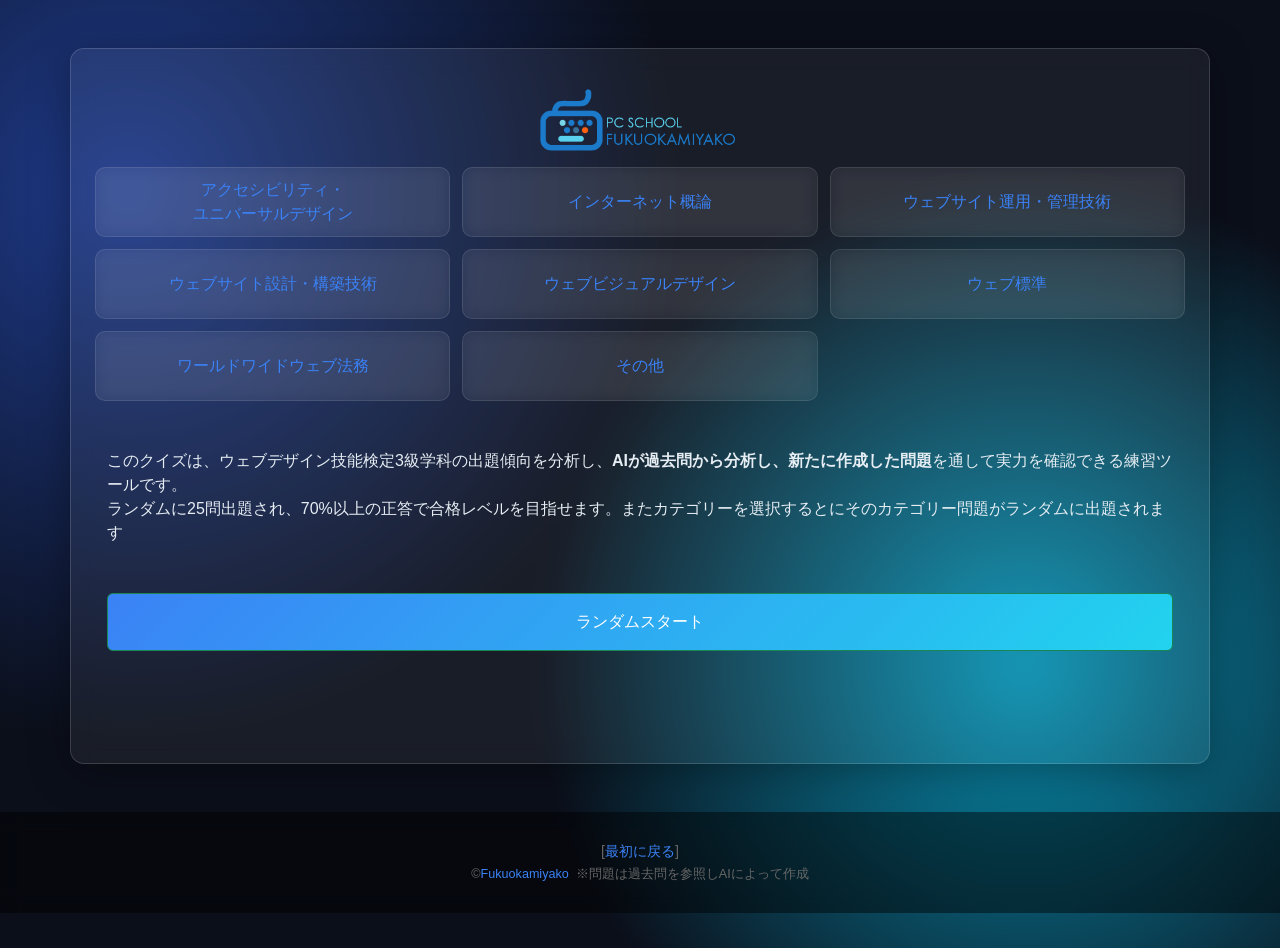
==== index.html @ 8019a654 "HTML/CSSのリニューアル" ====
<!doctype html>
<html lang="ja">
  <head>
    <meta charset="UTF-8" />
    <meta name="viewport" content="width=device-width, initial-scale=1.0" />
    <meta
      name="description"
      content="このクイズは、ウェブデザイン技能検定3級（学科）の出題傾向をAIが分析し、新たに作成した練習問題で実力を確認できる無料ツールです。ランダムに25問が出題され、70%以上の正答で合格レベルを目指せます。カテゴリーごとの出題も可能です。"
    />
    <meta
      name="keywords"
      content="ウェブデザイン技能検定, 3級, 学科対策, AI問題, クイズ, 過去問, ウェブデザイン, 検定試験, 無料ツール"
    />
    <meta
      property="og:title"
      content="ウェブデザイン技能検定3級 AI対策クイズ"
    />
    <meta
      property="og:description"
      content="AIが分析・作成したオリジナル問題で、過去問対策ができる無料ツール。カテゴリー選択にも対応。"
    />
    <meta property="og:type" content="website" />
    <meta property="og:url" content="https://web.fukuokamiyako.com/" />
    <meta
      property="og:image"
      content="https://web.fukuokamiyako.com/images/ogp.png"
    />
    <meta name="twitter:card" content="summary_large_image" />
    <meta
      name="twitter:title"
      content="ウェブデザイン技能検定3級 AI対策クイズ"
    />
    <meta
      name="twitter:description"
      content="AIが分析・作成した問題で学科対策！無料で挑戦できるカテゴリー別クイズ。"
    />
    <meta
      name="twitter:image"
      content="https://web.fukuokamiyako.com/images/ogp.png"
    />
    <script type="application/ld+json">
      {
        "@context": "https://schema.org",
        "@type": "WebApplication",
        "name": "ウェブデザイン技能検定3級 AI対策クイズ",
        "url": "https://web.fukuokamiyako.com/",
        "applicationCategory": "EducationApplication",
        "operatingSystem": "All",
        "description": "AIが分析・作成した問題で、ウェブデザイン技能検定3級学科の対策ができる無料クイズツールです。",
        "inLanguage": "ja"
      }
    </script>
    <title>ウェブデザイン技能検定 3級用AI対策問題 fukuokamiyako</title>
    <link rel="canonical" href="https://web.fukuokamiyako.com/" />
    <link
      href="https://cdn.jsdelivr.net/npm/bootstrap@5.3.0/dist/css/bootstrap.min.css"
      rel="stylesheet"
      integrity="sha384-9ndCyUaIbzAi2FUVXJi0CjmCapSmO7SnpJef0486qhLnuZ2cdeRhO02iuK6FUUVM"
      crossorigin="anonymous"
    />
    <link rel="stylesheet" href="css/style.css" />
  </head>

  <body>
    <div class="wrapper container">
      <header class="mb-5">
        <h1 class="bk_title">
          <a href="#" id="logo-link"
            ><img src="images/logo.png" alt="Logo" width="200"
          /></a>
        </h1>
        <div class="category_box">
          <ul class="category">
            <li>
              <a href="#" class="category-link"
                >アクセシビリティ・<br />ユニバーサルデザイン</a
              >
            </li>
            <li><a href="#" class="category-link">インターネット概論</a></li>
            <li>
              <a href="#" class="category-link">ウェブサイト運用・管理技術</a>
            </li>
            <li>
              <a href="#" class="category-link">ウェブサイト設計・構築技術</a>
            </li>
            <li>
              <a href="#" class="category-link">ウェブビジュアルデザイン</a>
            </li>
            <li><a href="#" class="category-link">ウェブ標準</a></li>
            <li>
              <a href="#" class="category-link">ワールドワイドウェブ法務</a>
            </li>
            <li><a href="#" class="category-link">その他</a></li>
          </ul>
        </div>
      </header>

      <main class="container">
        <div
          id="progress-info"
          class="mb-3 fw-bold border py-1"
          style="display: none"
        ></div>
        <div class="progress" style="display: none">
          <div
            id="progress-bar"
            class="progress-bar bg-success"
            style="width: 0%"
          >
            0%
          </div>
        </div>

        <div
          id="final-result"
          class="alert alert-info mt-4"
          role="alert"
          style="display: none"
        ></div>

        <button
          id="retry-button"
          class="btn btn-warning mt-3"
          style="display: none"
        >
          もう一度挑戦する
        </button>

        <div
          id="quiz-container"
          class="mt-3 mb-3 row quiz-container"
          style="display: none"
        ></div>

        <div class="next-btn">
          <div class="text-center">
            <div id="fire-effect" class="my-2"></div>
            <button
              id="next-button"
              class="btn btn-primary w-100 mt-0"
              style="display: none"
            >
              次の問題へ
            </button>
          </div>
        </div>

        <!-- スタートボタン -->
        <div id="start-container">
          <p>
            このクイズは、ウェブデザイン技能検定3級学科の出題傾向を分析し、<strong>AIが過去問から分析し、新たに作成した問題</strong>を通して実力を確認できる練習ツールです。
          </p>
          <p>
            ランダムに25問出題され、70%以上の正答で合格レベルを目指せます。またカテゴリーを選択するとにそのカテゴリー問題がランダムに出題されます
          </p>

          <button
            id="start-button"
            class="btn btn-success w-100 py-3 text-center mt-5"
          >
            ランダムスタート
          </button>
        </div>
      </main>
    </div>

    <footer>
      <p class="mb-2">
        [<a href="https://web.fukuokamiyako.com/" class="">最初に戻る</a>]
      </p>
      <small
        >&copy;<a href="https://fukuokamiyako.com" target="_blank"
          >Fukuokamiyako</a
        >
        &nbsp;※問題は過去問を参照しAIによって作成</small
      >
    </footer>

    <script src="js/quiz.js"></script>
    <script src="js/ui.js"></script>
    <script src="js/app.js"></script>
  </body>
</html>
---- css/style.css ----
:root {
    --base-color: #0b0f1a;
    --main-color: #3b82f6;
    --accent-color: #22d3ee;
    --text-color: #e6edf3;
    --white: rgba(255,255,255,0.08);
    --black: #020617;
    --glass-border: rgba(255,255,255,0.15);
}

*,
*::before,
*::after {
    margin: 0;
    padding: 0;
}

p {
    margin-bottom: 0;
}

body {
    margin: 0;
    font-family: "Hiragino Kaku Gothic ProN", Meiryo, sans-serif;
    color: var(--text-color);

    background:
        radial-gradient(circle at 10% 20%, #1e3a8a 0%, transparent 40%),
        radial-gradient(circle at 80% 70%, #0891b2 0%, transparent 40%),
        var(--base-color);

    min-height: 100vh;
}

/* リンクの基本スタイル */
a:link {
    color: var(--main-color);
    text-decoration: none;
}

a:hover {
    color: var(--accent-color);
}

a:visited {
    color: var(--main-color);
}

a:active,
a:focus {
    color: var(--main-color);
    outline: 2px dashed var(--accent-color);
    outline-offset: 2px;
}

hr {
    margin: 0.5rem 0;
}

h1.title {
    display: none;
}

@media (max-width: 768px) {
    .title {
        display: block;
        /* ← 非表示ならこれで表示させる */
        margin: 0 auto 0.5em;
        text-align: center;
        font-size: 1em;
        font-weight: bold;
    }
}

/* ----------- */
.bk_title {
    margin: 1rem 0;
    pointer-events: auto;
}
/* ----------- */
.category_box {
    pointer-events: auto;
}

.bk_sub_title {
    font-size: 1.15em;
}

.category-link.active {
    font-weight: bold;
    color: #0d6efd;
}

.category{
    display: grid;
    grid-template-columns: repeat(auto-fit, minmax(300px, 1fr));
    gap: 12px;
    list-style: none;
    padding: 0;
}
.category-link{
    display: block;
    min-height: 70px;
    text-align: center;
    display: flex;
    flex-direction: column;
    justify-content: center;
    border-radius: 10px;
    background: rgba(255,255,255,0.05);
    border: 1px solid rgba(255,255,255,0.1);
    backdrop-filter: blur(8px);
    transition:  all .2s;
}
.category-link:hover {
    transform: translateY(-3px);

    border-color: var(--accent-color);

    box-shadow:
        0 6px 20px rgba(0,0,0,0.35);
}

/* ----------- */

.wrapper {
    margin: 3rem auto;
    padding: 1.5rem;
    padding-bottom: 7rem;

    backdrop-filter: blur(12px);
    background: rgba(255,255,255,0.06);
    border: 1px solid var(--glass-border);
    border-radius: 14px;

    box-shadow: 0 8px 40px rgba(0,0,0,0.35);
}

header h1 {
    font-size: 2rem;
    margin-bottom: 0.5rem;
    text-align: center;
}

h3.q-title {
    font-size: 1.1em;

    background:
        linear-gradient(
            135deg,
            #3b82f6,
            #22d3ee
        );

    padding: .6rem;
    color: white;
    border-radius: 6px;
}
h3.q-title span {
    font-size: 0.8rem;
}

main {
    /* text-align: center; */
}

button {
    padding: 0.75rem 1.5rem;
    border-radius: 10px;

    background: linear-gradient(
        135deg,
        #3b82f6,
        #22d3ee
    );

    border: none;
    color: white;

    transition: all .2s;
}

button:hover {
    transform: translateY(-2px);
    box-shadow:
        0 10px 20px rgba(0,0,0,.35);
}

#progress-bar {
    background:
        linear-gradient(
            90deg,
            #22d3ee,
            #3b82f6
        );
    height: 20px;
    width: 0;
    color: white;
    text-align: center;
    line-height: 20px;
    border-radius: 5px;
}

.progress {
    width: 100%;
    background: rgba(255,255,255,.08);
    border-radius: 5px;
    margin-top: 1rem;
}

.next-btn {
    position: fixed;
    bottom: 4.5rem;

    width: min(900px, 90%);

    left: 50%;
    transform: translateX(-50%);
}

.text-muted {
    font-size: .8rem;
}


footer {
    width: 100%;
    margin: 0;
    padding: 2rem 0;
    box-sizing: border-box;
    font-size: 11px;
    line-height: 1;
    text-align: center;
    font-size: 0.9rem;
    color: #666;
    background: rgba(0,0,0,.45);
    backdrop-filter: blur(10px);
    /* z-index: 10; */
}


/* レスポンシブ */
@media (max-width: 600px) {
    .container {
        padding: 1rem;
    }

    button {
        width: 100%;
    }

    #start-container {
        font-size: 12px
    }

    .quiz-left {
        font-size: .8em
    }

    .btn {
        margin: 0;
    }
}
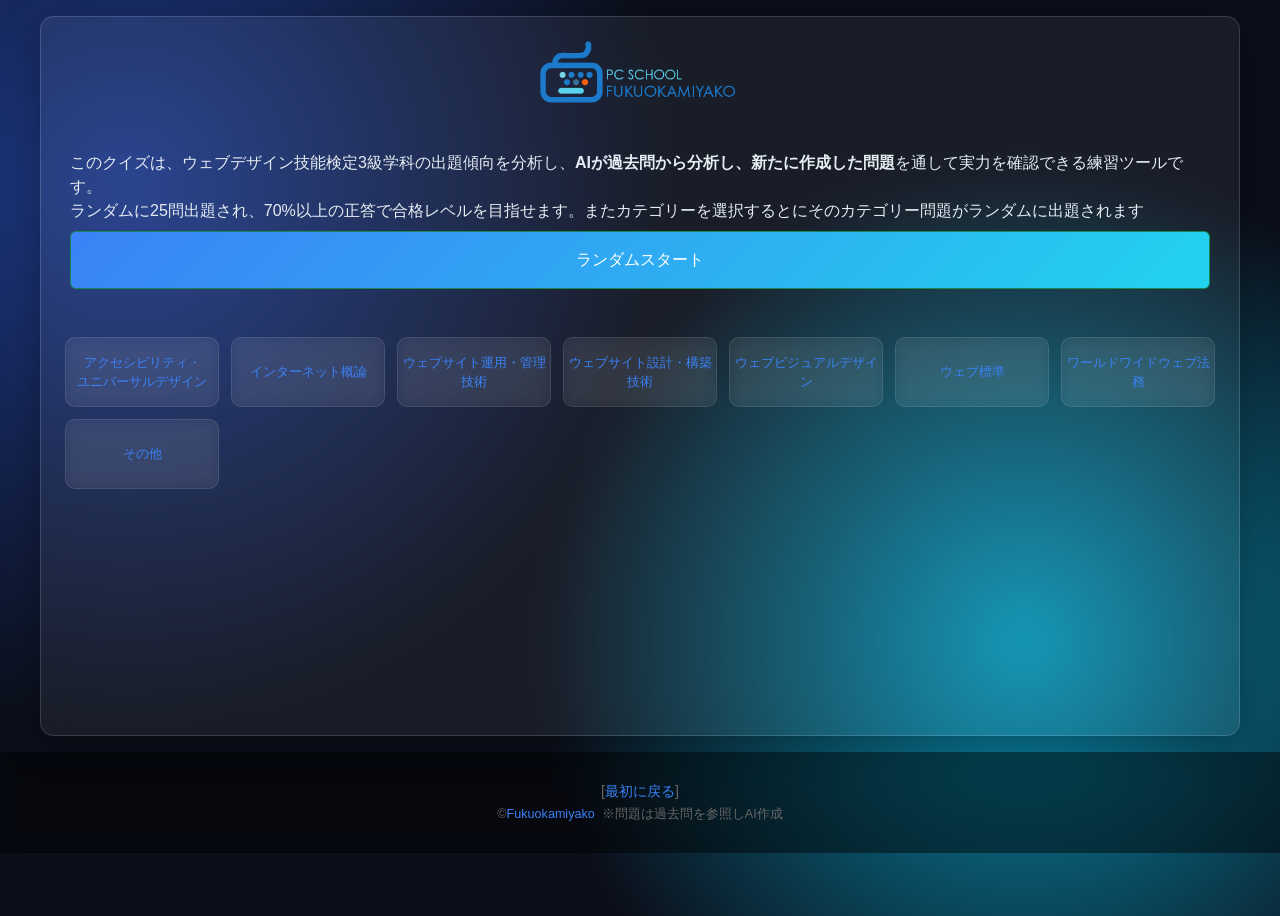
==== commit c207dc5c: "jsアップデート" ====
--- a/index.html
+++ b/index.html
@@ -63,42 +63,18 @@
 
   <body>
     <div class="wrapper container">
-      <header class="mb-5">
+      <header class="mb-2 mb-lg-5">
         <h1 class="bk_title">
           <a href="#" id="logo-link"
             ><img src="images/logo.png" alt="Logo" width="200"
           /></a>
         </h1>
-        <div class="category_box">
-          <ul class="category">
-            <li>
-              <a href="#" class="category-link"
-                >アクセシビリティ・<br />ユニバーサルデザイン</a
-              >
-            </li>
-            <li><a href="#" class="category-link">インターネット概論</a></li>
-            <li>
-              <a href="#" class="category-link">ウェブサイト運用・管理技術</a>
-            </li>
-            <li>
-              <a href="#" class="category-link">ウェブサイト設計・構築技術</a>
-            </li>
-            <li>
-              <a href="#" class="category-link">ウェブビジュアルデザイン</a>
-            </li>
-            <li><a href="#" class="category-link">ウェブ標準</a></li>
-            <li>
-              <a href="#" class="category-link">ワールドワイドウェブ法務</a>
-            </li>
-            <li><a href="#" class="category-link">その他</a></li>
-          </ul>
-        </div>
       </header>
 
-      <main class="container">
+      <main class="container mb-4 mb-lg-5 p-0">
         <div
           id="progress-info"
-          class="mb-3 fw-bold border py-1"
+          class="mb-1 fw-bold"
           style="display: none"
         ></div>
         <div class="progress" style="display: none">
@@ -132,7 +108,7 @@
           style="display: none"
         ></div>
 
-        <div class="next-btn">
+        <div class="next-btn mt-3">
           <div class="text-center">
             <div id="fire-effect" class="my-2"></div>
             <button
@@ -156,12 +132,63 @@
 
           <button
             id="start-button"
-            class="btn btn-success w-100 py-3 text-center mt-5"
+            class="btn btn-success w-100 py-3 text-center mt-2"
           >
             ランダムスタート
           </button>
         </div>
       </main>
+      <nav class="category_box">
+        <ul class="category">
+          <li>
+            <a href="#" class="category-link"
+              >アクセシビリティ・<br />ユニバーサルデザイン</a
+            >
+          </li>
+          <li><a href="#" class="category-link">インターネット概論</a></li>
+          <li>
+            <a href="#" class="category-link">ウェブサイト運用・管理技術</a>
+          </li>
+          <li>
+            <a href="#" class="category-link">ウェブサイト設計・構築技術</a>
+          </li>
+          <li>
+            <a href="#" class="category-link">ウェブビジュアルデザイン</a>
+          </li>
+          <li><a href="#" class="category-link">ウェブ標準</a></li>
+          <li>
+            <a href="#" class="category-link">ワールドワイドウェブ法務</a>
+          </li>
+          <li><a href="#" class="category-link">その他</a></li>
+        </ul>
+      </nav>
+    </div>
+    <!-- 解説モーダル -->
+    <div class="modal fade" id="explanationModal" tabindex="-1">
+      <div class="modal-dialog modal-dialog-centered">
+        <div class="modal-content">
+          <div class="modal-header">
+            <h5 class="modal-title text-dark">解説</h5>
+            <button
+              type="button"
+              class="btn-close"
+              data-bs-dismiss="modal"
+            ></button>
+          </div>
+
+          <div class="modal-body text-dark fs-5" id="explanation-text"></div>
+
+          <div class="modal-footer">
+            <button
+              type="button"
+              class="btn btn-primary"
+              data-bs-dismiss="modal"
+            >
+              閉じる
+            </button>
+          </div>
+        </div>
+      </div>
     </div>
 
     <footer>
@@ -172,10 +199,11 @@
         >&copy;<a href="https://fukuokamiyako.com" target="_blank"
           >Fukuokamiyako</a
         >
-        &nbsp;※問題は過去問を参照しAIによって作成</small
+        &nbsp;※問題は過去問を参照しAI作成</small
       >
     </footer>
 
+    <script src="https://cdn.jsdelivr.net/npm/bootstrap@5.3.0/dist/js/bootstrap.bundle.min.js"></script>
     <script src="js/quiz.js"></script>
     <script src="js/ui.js"></script>
     <script src="js/app.js"></script>
--- a/css/style.css
+++ b/css/style.css
@@ -74,7 +74,8 @@
 
 /* ----------- */
 .bk_title {
-    margin: 1rem 0;
+    margin: 0;
+    font-size:1.25rem;
     pointer-events: auto;
 }
 /* ----------- */
@@ -93,7 +94,7 @@
 
 .category{
     display: grid;
-    grid-template-columns: repeat(auto-fit, minmax(300px, 1fr));
+    grid-template-columns: repeat(auto-fit, minmax(150px, 1fr));
     gap: 12px;
     list-style: none;
     padding: 0;
@@ -110,6 +111,7 @@
     border: 1px solid rgba(255,255,255,0.1);
     backdrop-filter: blur(8px);
     transition:  all .2s;
+    font-size:0.8rem
 }
 .category-link:hover {
     transform: translateY(-3px);
@@ -123,7 +125,9 @@
 /* ----------- */
 
 .wrapper {
-    margin: 3rem auto;
+    max-width: 1200px;
+    width: calc(100% - 2rem);
+    margin: 1rem auto;
     padding: 1.5rem;
     padding-bottom: 7rem;
 
@@ -133,6 +137,7 @@
     border-radius: 14px;
 
     box-shadow: 0 8px 40px rgba(0,0,0,0.35);
+    min-height: 80vh;
 }
 
 header h1 {
@@ -204,23 +209,23 @@
     width: 100%;
     background: rgba(255,255,255,.08);
     border-radius: 5px;
-    margin-top: 1rem;
+    margin-top: .5rem;
 }
 
 .next-btn {
-    position: fixed;
-    bottom: 4.5rem;
-
-    width: min(900px, 90%);
-
-    left: 50%;
-    transform: translateX(-50%);
+
 }
 
 .text-muted {
     font-size: .8rem;
 }
 
+
+.options{
+    display: grid;
+    grid-template-columns: repeat(auto-fit,minmax(150px,1fr));
+    gap:1rem
+}
 
 footer {
     width: 100%;
@@ -234,7 +239,11 @@
     color: #666;
     background: rgba(0,0,0,.45);
     backdrop-filter: blur(10px);
-    /* z-index: 10; */
+    /* z-index: 10;
+    position: fixed;
+    left: 0;
+    bottom:0; */
+
 }
 
 
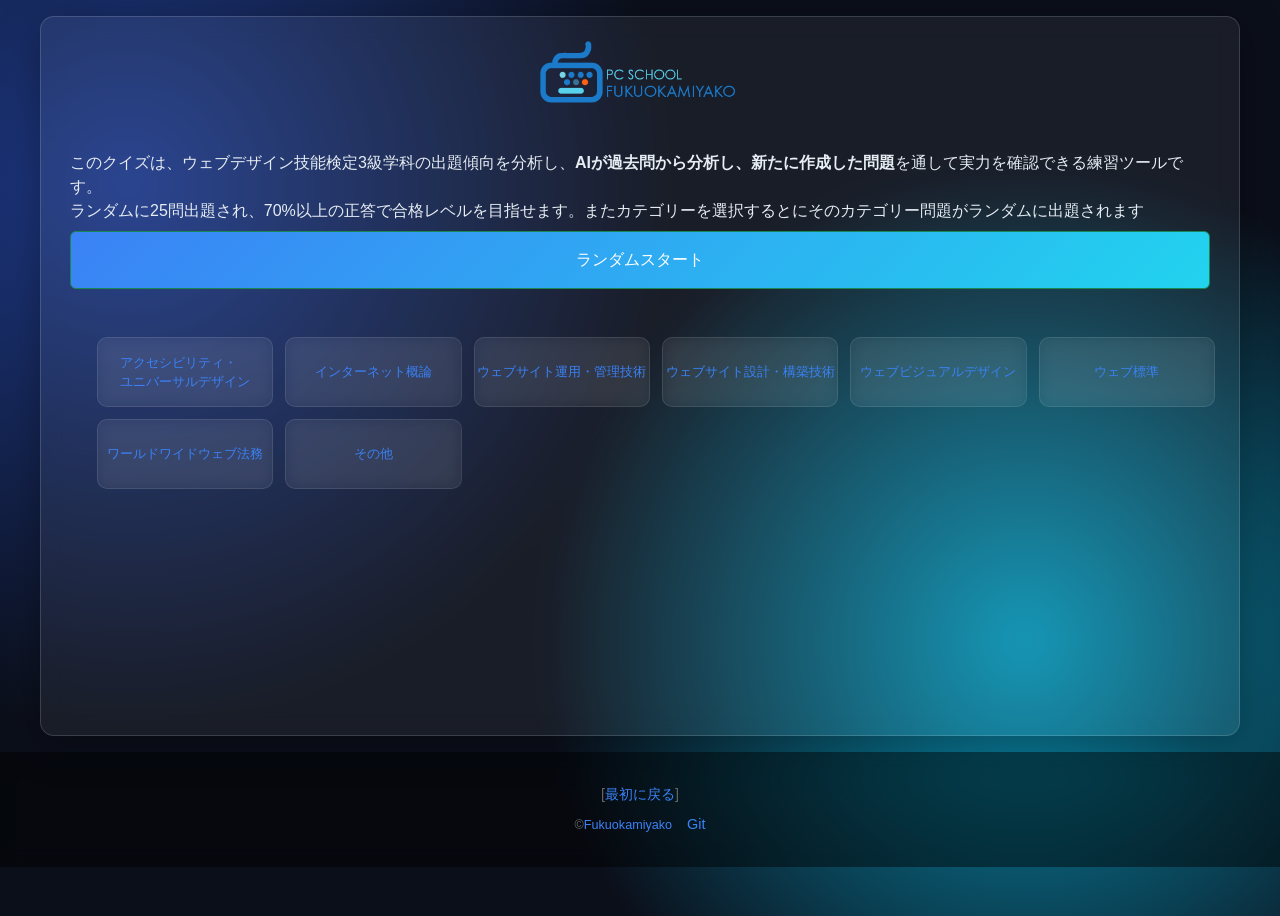
==== commit 20d464ea: "CSSの変更" ====
--- a/index.html
+++ b/index.html
@@ -199,8 +199,9 @@
         >&copy;<a href="https://fukuokamiyako.com" target="_blank"
           >Fukuokamiyako</a
         >
-        &nbsp;※問題は過去問を参照しAI作成</small
-      >
+        &nbsp;</small
+      >&nbsp;
+      <a href="https://github.com/webtrainingjp-cpu/web_design_quiz">Git</a>
     </footer>
 
     <script src="https://cdn.jsdelivr.net/npm/bootstrap@5.3.0/dist/js/bootstrap.bundle.min.js"></script>
--- a/css/style.css
+++ b/css/style.css
@@ -1,273 +1,315 @@
+/* ===============================
+   Root variables
+================================ */
 :root {
-    --base-color: #0b0f1a;
-    --main-color: #3b82f6;
-    --accent-color: #22d3ee;
-    --text-color: #e6edf3;
-    --white: rgba(255,255,255,0.08);
-    --black: #020617;
-    --glass-border: rgba(255,255,255,0.15);
-}
-
+  --base-color: #0b0f1a;
+  --main-color: #3b82f6;
+  --accent-color: #22d3ee;
+  --text-color: #e6edf3;
+  --white: rgba(255,255,255,0.08);
+  --black: #020617;
+  --glass-border: rgba(255,255,255,0.15);
+}
+
+/* ===============================
+   Reset
+================================ */
 *,
 *::before,
-*::after {
-    margin: 0;
-    padding: 0;
-}
-
-p {
-    margin-bottom: 0;
-}
-
-body {
-    margin: 0;
-    font-family: "Hiragino Kaku Gothic ProN", Meiryo, sans-serif;
-    color: var(--text-color);
-
-    background:
-        radial-gradient(circle at 10% 20%, #1e3a8a 0%, transparent 40%),
-        radial-gradient(circle at 80% 70%, #0891b2 0%, transparent 40%),
-        var(--base-color);
-
-    min-height: 100vh;
-}
-
-/* リンクの基本スタイル */
-a:link {
-    color: var(--main-color);
-    text-decoration: none;
-}
-
-a:hover {
-    color: var(--accent-color);
-}
-
-a:visited {
-    color: var(--main-color);
+*::after{
+  margin:0;
+  padding:0;
+  box-sizing:border-box;
+}
+
+p{
+  margin-bottom:0;
+}
+
+/* ===============================
+   Base
+================================ */
+body{
+  font-family:"Hiragino Kaku Gothic ProN", Meiryo, sans-serif;
+  color:var(--text-color);
+  min-height:100vh;
+
+  background:
+    radial-gradient(circle at 10% 20%, #1e3a8a 0%, transparent 40%),
+    radial-gradient(circle at 80% 70%, #0891b2 0%, transparent 40%),
+    var(--base-color);
+}
+
+/* ===============================
+   Link
+================================ */
+a{
+  color:var(--main-color);
+  text-decoration:none;
+}
+
+a:hover{
+  color:var(--accent-color);
 }
 
 a:active,
-a:focus {
-    color: var(--main-color);
-    outline: 2px dashed var(--accent-color);
-    outline-offset: 2px;
-}
-
-hr {
-    margin: 0.5rem 0;
-}
-
-h1.title {
-    display: none;
-}
-
-@media (max-width: 768px) {
-    .title {
-        display: block;
-        /* ← 非表示ならこれで表示させる */
-        margin: 0 auto 0.5em;
-        text-align: center;
-        font-size: 1em;
-        font-weight: bold;
-    }
-}
-
-/* ----------- */
-.bk_title {
-    margin: 0;
-    font-size:1.25rem;
-    pointer-events: auto;
-}
-/* ----------- */
-.category_box {
-    pointer-events: auto;
-}
-
-.bk_sub_title {
-    font-size: 1.15em;
-}
-
-.category-link.active {
-    font-weight: bold;
-    color: #0d6efd;
-}
-
+a:focus{
+  outline:2px dashed var(--accent-color);
+  outline-offset:2px;
+}
+
+/* ===============================
+   Layout
+================================ */
+.wrapper{
+  max-width:1200px;
+  width:calc(100% - 2rem);
+  margin:1rem auto;
+  padding:1.5rem;
+  padding-bottom:7rem;
+
+  backdrop-filter:blur(12px);
+  background:rgba(255,255,255,0.06);
+  border:1px solid var(--glass-border);
+  border-radius:14px;
+
+  box-shadow:0 8px 40px rgba(0,0,0,0.35);
+
+  min-height:80vh;
+}
+
+/* ===============================
+   Header
+================================ */
+header h1{
+  font-size:2rem;
+  margin-bottom:.5rem;
+  text-align:center;
+}
+
+h1.title{
+  display:none;
+}
+
+@media (max-width:768px){
+
+.title{
+  display:block;
+  margin:0 auto .5em;
+  text-align:center;
+  font-size:1em;
+  font-weight:bold;
+}
+
+}
+
+/* ===============================
+   Question title
+================================ */
+h3.q-title{
+  font-size:1.1em;
+
+  background:linear-gradient(
+    135deg,
+    #3b82f6,
+    #22d3ee
+  );
+
+  padding:.6rem;
+  color:white;
+  border-radius:6px;
+}
+
+h3.q-title span{
+  font-size:.8rem;
+}
+
+/* ===============================
+   Progress
+================================ */
+#progress-info{
+  font-size:.9rem;
+  opacity:.8;
+}
+
+.progress{
+  width:100%;
+  background:rgba(255,255,255,.08);
+  border-radius:5px;
+  margin-top:.5rem;
+}
+
+#progress-bar{
+  background:linear-gradient(
+    90deg,
+    #22d3ee,
+    #3b82f6
+  );
+
+  height:20px;
+  width:0;
+
+  color:white;
+  text-align:center;
+  line-height:20px;
+
+  border-radius:5px;
+}
+
+/* ===============================
+   Category
+================================ */
 .category{
-    display: grid;
-    grid-template-columns: repeat(auto-fit, minmax(150px, 1fr));
-    gap: 12px;
-    list-style: none;
-    padding: 0;
-}
+  display:grid;
+  grid-template-columns:repeat(auto-fit,minmax(150px,1fr));
+  gap:12px;
+  list-style:none;
+}
+
 .category-link{
-    display: block;
-    min-height: 70px;
-    text-align: center;
-    display: flex;
-    flex-direction: column;
-    justify-content: center;
-    border-radius: 10px;
-    background: rgba(255,255,255,0.05);
-    border: 1px solid rgba(255,255,255,0.1);
-    backdrop-filter: blur(8px);
-    transition:  all .2s;
-    font-size:0.8rem
-}
-.category-link:hover {
-    transform: translateY(-3px);
-
-    border-color: var(--accent-color);
-
-    box-shadow:
-        0 6px 20px rgba(0,0,0,0.35);
-}
-
-/* ----------- */
-
-.wrapper {
-    max-width: 1200px;
-    width: calc(100% - 2rem);
-    margin: 1rem auto;
-    padding: 1.5rem;
-    padding-bottom: 7rem;
-
-    backdrop-filter: blur(12px);
-    background: rgba(255,255,255,0.06);
-    border: 1px solid var(--glass-border);
-    border-radius: 14px;
-
-    box-shadow: 0 8px 40px rgba(0,0,0,0.35);
-    min-height: 80vh;
-}
-
-header h1 {
-    font-size: 2rem;
-    margin-bottom: 0.5rem;
-    text-align: center;
-}
-
-h3.q-title {
-    font-size: 1.1em;
-
-    background:
-        linear-gradient(
-            135deg,
-            #3b82f6,
-            #22d3ee
-        );
-
-    padding: .6rem;
-    color: white;
-    border-radius: 6px;
-}
-h3.q-title span {
-    font-size: 0.8rem;
-}
-
-main {
-    /* text-align: center; */
-}
-
-button {
-    padding: 0.75rem 1.5rem;
-    border-radius: 10px;
-
-    background: linear-gradient(
-        135deg,
-        #3b82f6,
-        #22d3ee
-    );
-
-    border: none;
-    color: white;
-
-    transition: all .2s;
-}
-
-button:hover {
-    transform: translateY(-2px);
-    box-shadow:
-        0 10px 20px rgba(0,0,0,.35);
-}
-
-#progress-bar {
-    background:
-        linear-gradient(
-            90deg,
-            #22d3ee,
-            #3b82f6
-        );
-    height: 20px;
-    width: 0;
-    color: white;
-    text-align: center;
-    line-height: 20px;
-    border-radius: 5px;
-}
-
-.progress {
-    width: 100%;
-    background: rgba(255,255,255,.08);
-    border-radius: 5px;
-    margin-top: .5rem;
-}
-
-.next-btn {
-
-}
-
-.text-muted {
-    font-size: .8rem;
-}
-
-
+  display:flex;
+  flex-direction:column;
+  justify-content:center;
+  align-items:center;
+
+  min-height:70px;
+
+  border-radius:10px;
+
+  background:rgba(255,255,255,0.05);
+  border:1px solid rgba(255,255,255,0.1);
+
+  backdrop-filter:blur(8px);
+
+  font-size:.8rem;
+
+  transition:.2s;
+}
+
+.category-link:hover{
+  transform:translateY(-3px);
+  border-color:var(--accent-color);
+
+  box-shadow:0 6px 20px rgba(0,0,0,0.35);
+}
+
+.category-link.active{
+  font-weight:bold;
+  color:#0d6efd;
+}
+
+/* ===============================
+   Options
+================================ */
 .options{
-    display: grid;
-    grid-template-columns: repeat(auto-fit,minmax(150px,1fr));
-    gap:1rem
-}
-
-footer {
-    width: 100%;
-    margin: 0;
-    padding: 2rem 0;
-    box-sizing: border-box;
-    font-size: 11px;
-    line-height: 1;
-    text-align: center;
-    font-size: 0.9rem;
-    color: #666;
-    background: rgba(0,0,0,.45);
-    backdrop-filter: blur(10px);
-    /* z-index: 10;
-    position: fixed;
-    left: 0;
-    bottom:0; */
-
-}
-
-
-/* レスポンシブ */
-@media (max-width: 600px) {
-    .container {
-        padding: 1rem;
-    }
-
-    button {
-        width: 100%;
-    }
-
-    #start-container {
-        font-size: 12px
-    }
-
-    .quiz-left {
-        font-size: .8em
-    }
-
-    .btn {
-        margin: 0;
-    }
-}
-
-
+  display:grid;
+  grid-template-columns:repeat(auto-fit,minmax(150px,1fr));
+  gap:1rem;
+
+  min-height:80px;
+}
+
+@media (max-width:600px){
+
+.options{
+  min-height:220px;
+}
+
+}
+
+/* ===============================
+   Buttons
+================================ */
+button{
+  padding:.75rem 1.5rem;
+
+  border:none;
+  border-radius:10px;
+
+  color:white;
+
+  background:linear-gradient(
+    135deg,
+    #3b82f6,
+    #22d3ee
+  );
+
+  transition:.2s;
+}
+
+button:hover{
+  transform:translateY(-2px);
+
+  box-shadow:0 10px 20px rgba(0,0,0,.35);
+}
+
+.next-btn{
+  position:sticky;
+  bottom:1rem;
+}
+
+/* ===============================
+   Animation
+================================ */
+.btn-success{
+  animation:correctFlash .4s;
+}
+
+@keyframes correctFlash{
+
+0%{
+  transform:scale(1);
+}
+
+50%{
+  transform:scale(1.05);
+}
+
+100%{
+  transform:scale(1);
+}
+
+}
+
+/* ===============================
+   Footer
+================================ */
+footer{
+  width:100%;
+  padding:2rem 0;
+
+  text-align:center;
+
+  font-size:.9rem;
+  color:#666;
+
+  background:rgba(0,0,0,.45);
+  backdrop-filter:blur(10px);
+}
+
+/* ===============================
+   Responsive
+================================ */
+@media (max-width:600px){
+
+.container{
+  padding:1rem;
+}
+
+button{
+  width:100%;
+}
+
+.quiz-left{
+  font-size:.8em;
+}
+
+#start-container{
+  font-size:12px;
+}
+
+.btn{
+  margin:0;
+}
+
+}
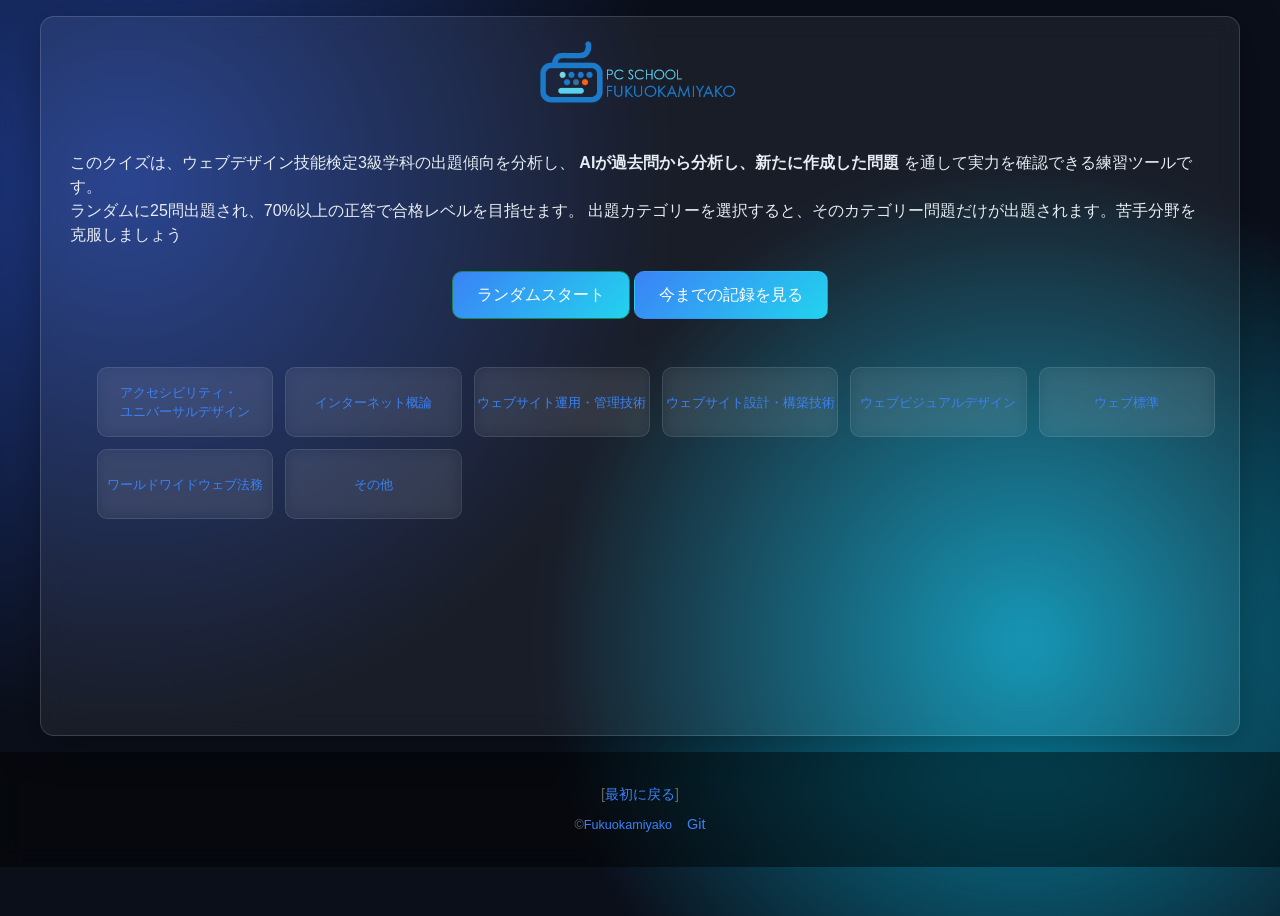
==== commit 0977f8d6: "自分の記録追加" ====
--- a/index.html
+++ b/index.html
@@ -124,20 +124,26 @@
         <!-- スタートボタン -->
         <div id="start-container">
           <p>
-            このクイズは、ウェブデザイン技能検定3級学科の出題傾向を分析し、<strong>AIが過去問から分析し、新たに作成した問題</strong>を通して実力を確認できる練習ツールです。
+            このクイズは、ウェブデザイン技能検定3級学科の出題傾向を分析し、
+            <strong>AIが過去問から分析し、新たに作成した問題</strong>
+            を通して実力を確認できる練習ツールです。
           </p>
+
           <p>
-            ランダムに25問出題され、70%以上の正答で合格レベルを目指せます。またカテゴリーを選択するとにそのカテゴリー問題がランダムに出題されます
+            ランダムに25問出題され、70%以上の正答で合格レベルを目指せます。
+            出題カテゴリーを選択すると、そのカテゴリー問題だけが出題されます。苦手分野を克服しましょう
           </p>
 
-          <button
-            id="start-button"
-            class="btn btn-success w-100 py-3 text-center mt-2"
-          >
-            ランダムスタート
-          </button>
+          <div class="start-buttons text-center">
+            <a id="start-button" class="btn btn-success">ランダムスタート </a>
+
+            <a href="record.html" class="btn record-btn">
+              今までの記録を見る
+            </a>
+          </div>
         </div>
       </main>
+
       <nav class="category_box">
         <ul class="category">
           <li>
--- a/css/style.css
+++ b/css/style.css
@@ -312,4 +312,142 @@
   margin:0;
 }
 
+}
+
+
+.final-box{
+text-align:center;
+padding:1.5rem;
+}
+
+.final-score{
+font-size:1.8rem;
+font-weight:bold;
+margin:1rem 0;
+color:var(--accent-color);
+}
+
+/* ===============================
+   Record page
+================================ */
+
+.box{
+  max-width:600px;
+  margin:2rem auto;
+  padding:2rem;
+
+  background:rgba(255,255,255,0.06);
+  backdrop-filter:blur(12px);
+
+  border:1px solid var(--glass-border);
+  border-radius:14px;
+
+  box-shadow:0 8px 40px rgba(0,0,0,0.35);
+
+  color:var(--text-color);
+}
+
+/* 見出し */
+
+.box h2{
+  text-align:center;
+  margin-bottom:1.5rem;
+
+  font-size:1.5rem;
+
+  background:linear-gradient(
+    135deg,
+    var(--main-color),
+    var(--accent-color)
+  );
+
+  -webkit-background-clip:text;
+  -webkit-text-fill-color:transparent;
+}
+
+/* 結果 */
+
+.result{
+  font-size:1.6rem;
+  margin-bottom:1rem;
+  text-align:center;
+}
+
+#result{
+  color:var(--accent-color);
+  font-weight:bold;
+}
+
+/* ベスト */
+
+#best{
+  color:#fbbf24;
+  font-weight:bold;
+}
+
+/* 履歴 */
+
+.history{
+  margin-top:2rem;
+}
+
+.history h3{
+  font-size:1.1rem;
+  margin-bottom:.5rem;
+}
+
+.history ul{
+  list-style:none;
+}
+
+.history li{
+  padding:.6rem 0;
+  border-bottom:1px solid rgba(255,255,255,0.08);
+
+  font-size:.95rem;
+}
+
+/* ボタン */
+
+.btn{
+  display:inline-block;
+  margin-top:1.5rem;
+  padding:.7rem 1.5rem;
+
+  border-radius:10px;
+
+  background:linear-gradient(
+    135deg,
+    var(--main-color),
+    var(--accent-color)
+  );
+
+  color:white;
+  text-decoration:none;
+
+  transition:.2s;
+}
+
+.btn:hover{
+  transform:translateY(-2px);
+
+  box-shadow:0 10px 20px rgba(0,0,0,.35);
+}
+
+/* 削除ボタン */
+
+.clear{
+  background:linear-gradient(
+    135deg,
+    #ef4444,
+    #dc2626
+  );
+}
+
+/* 履歴なし */
+
+.empty{
+  margin-top:.5rem;
+  font-size:.9rem;
+  opacity:.7;
 }
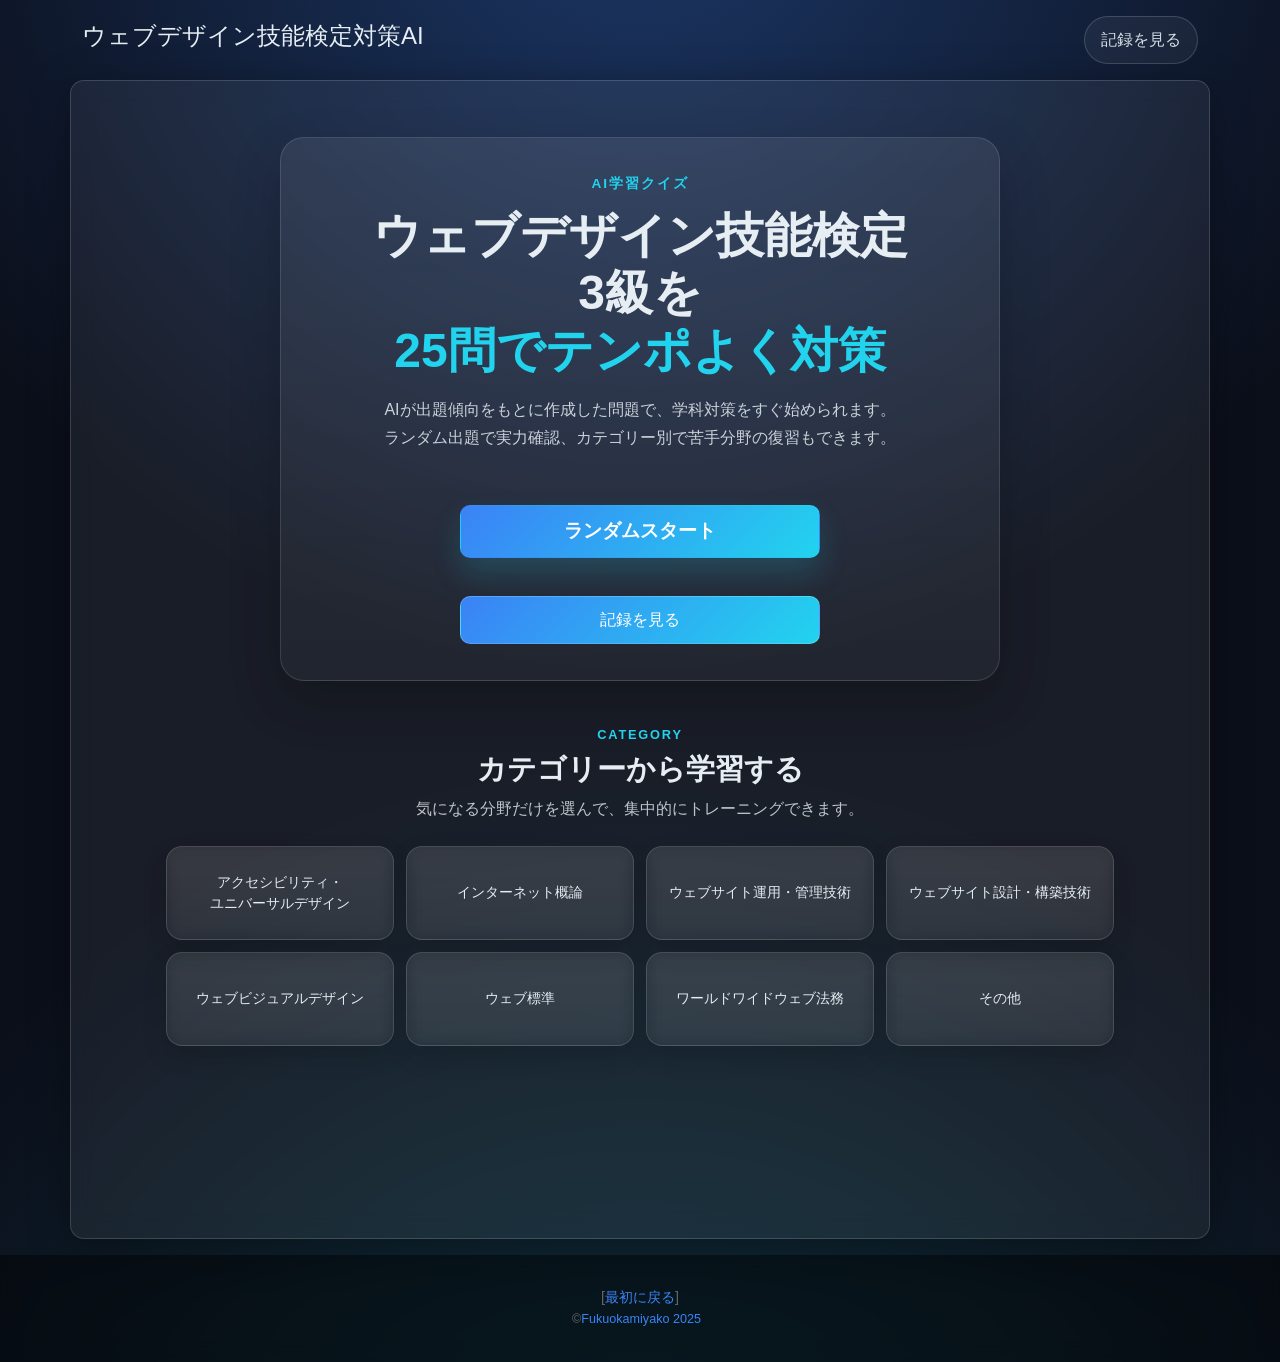
==== commit e9270eb6: "UI改善：背景グラデーションとUX調整" ====
--- a/index.html
+++ b/index.html
@@ -62,113 +62,142 @@
   </head>
 
   <body>
-    <div class="wrapper container">
-      <header class="mb-2 mb-lg-5">
+    <!-- 変更: body直下にセマンティックなheaderを追加 -->
+    <header class="site-header">
+      <div class="site-header-inner container">
         <h1 class="bk_title">
-          <a href="#" id="logo-link"
-            ><img src="images/logo.png" alt="Logo" width="200"
-          /></a>
+          <a href="https://web.fukuokamiyako.com/" id="logo-link">
+            ウェブデザイン技能検定対策AI
+          </a>
         </h1>
-      </header>
-
-      <main class="container mb-4 mb-lg-5 p-0">
-        <div
-          id="progress-info"
-          class="mb-1 fw-bold"
-          style="display: none"
-        ></div>
-        <div class="progress" style="display: none">
+
+        <!-- 変更: ヘッダー右側に補助リンクを配置 -->
+        <nav
+          class="site-header-nav d-none d-md-block"
+          aria-label="補助メニュー"
+        >
+          <a href="record.html" class="site-header-link">記録を見る</a>
+        </nav>
+      </div>
+    </header>
+
+    <!-- 変更: mainの中に既存コンテンツをまとめる -->
+    <main>
+      <div class="wrapper container">
+        <div class="container mb-4 mb-lg-5 p-3">
           <div
-            id="progress-bar"
-            class="progress-bar bg-success"
-            style="width: 0%"
+            id="progress-info"
+            class="mb-1 fw-bold"
+            style="display: none"
+          ></div>
+          <div class="progress" style="display: none">
+            <div
+              id="progress-bar"
+              class="progress-bar bg-success"
+              style="width: 0%"
+            >
+              0%
+            </div>
+          </div>
+
+          <div
+            id="final-result"
+            class="alert alert-info mt-4"
+            role="alert"
+            style="display: none"
+          ></div>
+
+          <button
+            id="retry-button"
+            class="btn btn-warning mt-3"
+            style="display: none"
           >
-            0%
-          </div>
+            もう一度挑戦する
+          </button>
+
+          <div
+            id="quiz-container"
+            class="mt-3 mb-3 row quiz-container"
+            style="display: none"
+          ></div>
+
+          <div class="next-btn mt-3">
+            <div class="text-center">
+              <div id="fire-effect" class="my-2"></div>
+              <button
+                id="next-button"
+                class="btn btn-primary w-100 mt-0"
+                style="display: none"
+              >
+                次の問題へ
+              </button>
+            </div>
+          </div>
+
+          <!-- 変更: ファーストビューを整理したスタートエリア -->
+          <section id="start-container" class="start-hero">
+            <div class="start-hero-inner">
+              <p class="start-label">AI学習クイズ</p>
+
+              <h2 class="start-heading">
+                ウェブデザイン技能検定3級を
+                <span>25問でテンポよく対策</span>
+              </h2>
+
+              <p class="start-description">
+                AIが出題傾向をもとに作成した問題で、学科対策をすぐ始められます。<br />
+                ランダム出題で実力確認、カテゴリー別で苦手分野の復習もできます。
+              </p>
+
+              <div class="start-buttons">
+                <a id="start-button" class="btn start-main-button">
+                  ランダムスタート
+                </a>
+
+                <!-- 変更: スタートエリア内の記録リンクは残して配置 -->
+                <a href="record.html" class="btn start-sub-button">
+                  記録を見る
+                </a>
+              </div>
+            </div>
+          </section>
+
+          <!-- 変更: カテゴリエリアもmain内に含めて構造を明確化 -->
+          <nav class="category_box" aria-label="出題カテゴリー">
+            <div class="category-header">
+              <p class="category-label">CATEGORY</p>
+              <h2 class="category-title">カテゴリーから学習する</h2>
+              <p class="category-description">
+                気になる分野だけを選んで、集中的にトレーニングできます。
+              </p>
+            </div>
+
+            <ul class="category">
+              <li>
+                <a href="#" class="category-link"
+                  >アクセシビリティ・<br />ユニバーサルデザイン</a
+                >
+              </li>
+              <li><a href="#" class="category-link">インターネット概論</a></li>
+              <li>
+                <a href="#" class="category-link">ウェブサイト運用・管理技術</a>
+              </li>
+              <li>
+                <a href="#" class="category-link">ウェブサイト設計・構築技術</a>
+              </li>
+              <li>
+                <a href="#" class="category-link">ウェブビジュアルデザイン</a>
+              </li>
+              <li><a href="#" class="category-link">ウェブ標準</a></li>
+              <li>
+                <a href="#" class="category-link">ワールドワイドウェブ法務</a>
+              </li>
+              <li><a href="#" class="category-link">その他</a></li>
+            </ul>
+          </nav>
         </div>
-
-        <div
-          id="final-result"
-          class="alert alert-info mt-4"
-          role="alert"
-          style="display: none"
-        ></div>
-
-        <button
-          id="retry-button"
-          class="btn btn-warning mt-3"
-          style="display: none"
-        >
-          もう一度挑戦する
-        </button>
-
-        <div
-          id="quiz-container"
-          class="mt-3 mb-3 row quiz-container"
-          style="display: none"
-        ></div>
-
-        <div class="next-btn mt-3">
-          <div class="text-center">
-            <div id="fire-effect" class="my-2"></div>
-            <button
-              id="next-button"
-              class="btn btn-primary w-100 mt-0"
-              style="display: none"
-            >
-              次の問題へ
-            </button>
-          </div>
-        </div>
-
-        <!-- スタートボタン -->
-        <div id="start-container">
-          <p>
-            このクイズは、ウェブデザイン技能検定3級学科の出題傾向を分析し、
-            <strong>AIが過去問から分析し、新たに作成した問題</strong>
-            を通して実力を確認できる練習ツールです。
-          </p>
-
-          <p>
-            ランダムに25問出題され、70%以上の正答で合格レベルを目指せます。
-            出題カテゴリーを選択すると、そのカテゴリー問題だけが出題されます。苦手分野を克服しましょう
-          </p>
-
-          <div class="start-buttons text-center">
-            <a id="start-button" class="btn btn-success">ランダムスタート </a>
-
-            <a href="record.html" class="btn record-btn">
-              今までの記録を見る
-            </a>
-          </div>
-        </div>
-      </main>
-
-      <nav class="category_box">
-        <ul class="category">
-          <li>
-            <a href="#" class="category-link"
-              >アクセシビリティ・<br />ユニバーサルデザイン</a
-            >
-          </li>
-          <li><a href="#" class="category-link">インターネット概論</a></li>
-          <li>
-            <a href="#" class="category-link">ウェブサイト運用・管理技術</a>
-          </li>
-          <li>
-            <a href="#" class="category-link">ウェブサイト設計・構築技術</a>
-          </li>
-          <li>
-            <a href="#" class="category-link">ウェブビジュアルデザイン</a>
-          </li>
-          <li><a href="#" class="category-link">ウェブ標準</a></li>
-          <li>
-            <a href="#" class="category-link">ワールドワイドウェブ法務</a>
-          </li>
-          <li><a href="#" class="category-link">その他</a></li>
-        </ul>
-      </nav>
-    </div>
+      </div>
+    </main>
     <!-- 解説モーダル -->
     <div class="modal fade" id="explanationModal" tabindex="-1">
       <div class="modal-dialog modal-dialog-centered">
@@ -197,17 +226,13 @@
       </div>
     </div>
 
+    <!-- 変更: footerからロゴを外し、情報を簡潔化 -->
     <footer>
-      <p class="mb-2">
-        [<a href="https://web.fukuokamiyako.com/" class="">最初に戻る</a>]
-      </p>
+      <p>[<a href="index.html">最初に戻る</a>]</p>
       <small
-        >&copy;<a href="https://fukuokamiyako.com" target="_blank"
-          >Fukuokamiyako</a
-        >
+        >&copy;<a href="https://fukuokamiyako.com">Fukuokamiyako 2025</a>
         &nbsp;</small
-      >&nbsp;
-      <a href="https://github.com/webtrainingjp-cpu/web_design_quiz">Git</a>
+      >
     </footer>
 
     <script src="https://cdn.jsdelivr.net/npm/bootstrap@5.3.0/dist/js/bootstrap.bundle.min.js"></script>
--- a/css/style.css
+++ b/css/style.css
@@ -6,9 +6,9 @@
   --main-color: #3b82f6;
   --accent-color: #22d3ee;
   --text-color: #e6edf3;
-  --white: rgba(255,255,255,0.08);
+  --white: rgba(255, 255, 255, 0.08);
   --black: #020617;
-  --glass-border: rgba(255,255,255,0.15);
+  --glass-border: rgba(255, 255, 255, 0.15);
 }
 
 /* ===============================
@@ -16,438 +16,712 @@
 ================================ */
 *,
 *::before,
-*::after{
-  margin:0;
-  padding:0;
-  box-sizing:border-box;
-}
-
-p{
-  margin-bottom:0;
+*::after {
+  margin: 0;
+  padding: 0;
+  box-sizing: border-box;
+}
+
+p {
+  margin-bottom: 0;
 }
 
 /* ===============================
    Base
 ================================ */
-body{
-  font-family:"Hiragino Kaku Gothic ProN", Meiryo, sans-serif;
-  color:var(--text-color);
-  min-height:100vh;
-
-  background:
+body {
+  font-family: "Hiragino Kaku Gothic ProN", Meiryo, sans-serif;
+  color: var(--text-color);
+  min-height: 100vh;
+background:
+  radial-gradient(circle at 50% -10%, rgba(59,130,246,0.35), transparent 50%),
+  radial-gradient(circle at 50% 120%, rgba(34,211,238,0.2), transparent 50%),
+  var(--base-color);
+
+  /* background:
     radial-gradient(circle at 10% 20%, #1e3a8a 0%, transparent 40%),
     radial-gradient(circle at 80% 70%, #0891b2 0%, transparent 40%),
-    var(--base-color);
+    var(--base-color); */
 }
 
 /* ===============================
    Link
 ================================ */
-a{
-  color:var(--main-color);
-  text-decoration:none;
-}
-
-a:hover{
-  color:var(--accent-color);
+a {
+  color: var(--main-color);
+  text-decoration: none;
+}
+
+a:hover {
+  color: var(--accent-color);
 }
 
 a:active,
-a:focus{
-  outline:2px dashed var(--accent-color);
-  outline-offset:2px;
+a:focus {
+  outline: 2px dashed var(--accent-color);
+  outline-offset: 2px;
 }
 
 /* ===============================
    Layout
 ================================ */
-.wrapper{
-  max-width:1200px;
-  width:calc(100% - 2rem);
-  margin:1rem auto;
-  padding:1.5rem;
-  padding-bottom:7rem;
-
-  backdrop-filter:blur(12px);
-  background:rgba(255,255,255,0.06);
-  border:1px solid var(--glass-border);
-  border-radius:14px;
-
-  box-shadow:0 8px 40px rgba(0,0,0,0.35);
-
-  min-height:80vh;
+.wrapper {
+  /* max-width:1200px; */
+  width: calc(100% - 2rem);
+  margin: 1rem auto;
+  padding: 1.5rem;
+  padding-bottom: 7rem;
+
+  backdrop-filter: blur(12px);
+  background: rgba(255, 255, 255, 0.06);
+  border: 1px solid var(--glass-border);
+  border-radius: 14px;
+
+  box-shadow: 0 8px 40px rgba(0, 0, 0, 0.35);
+
+  min-height: 80vh;
 }
 
 /* ===============================
    Header
 ================================ */
-header h1{
-  font-size:2rem;
-  margin-bottom:.5rem;
-  text-align:center;
-}
-
-h1.title{
-  display:none;
-}
-
-@media (max-width:768px){
-
-.title{
-  display:block;
-  margin:0 auto .5em;
-  text-align:center;
-  font-size:1em;
-  font-weight:bold;
-}
+.site-header {
+  padding: 1rem 0 0;
+}
+
+.site-header-inner {
+  display: flex;
+  justify-content: space-between;
+  align-items: center;
+  gap: 1rem;
+}
+
+header h1 {
+  font-size: 1.5rem;
+  margin-bottom: .5rem;
+  text-align: center;
+}
+
+.bk_title a {
+  color: var(--text-color);
+  font-size: 1.5rem;
+}
+.bk_title small{
+  font-size: 0.95rem;
+}
+
+.site-header-link {
+  display: inline-flex;
+  align-items: center;
+  padding: .7rem 1rem;
+
+  color: rgba(230, 237, 243, .92);
+  background: rgba(255, 255, 255, .05);
+  border: 1px solid rgba(255, 255, 255, .16);
+  border-radius: 999px;
+
+  transition: background .2s ease, border-color .2s ease, transform .2s ease;
+}
+
+.site-header-link:hover {
+  color: white;
+  background: rgba(255, 255, 255, .1);
+  border-color: rgba(255, 255, 255, .28);
+  transform: translateY(-2px);
+}
+
+h1.title {
+  display: none;
+}
+
+@media (max-width:768px) {
+
+  .site-header-inner {
+    flex-direction: column;
+  }
+
+  .title {
+    display: block;
+    margin: 0 auto .5em;
+    text-align: center;
+    font-size: 1em;
+    font-weight: bold;
+  }
 
 }
 
 /* ===============================
    Question title
 ================================ */
-h3.q-title{
-  font-size:1.1em;
-
-  background:linear-gradient(
-    135deg,
-    #3b82f6,
-    #22d3ee
-  );
-
-  padding:.6rem;
-  color:white;
-  border-radius:6px;
-}
-
-h3.q-title span{
-  font-size:.8rem;
+h3.q-title {
+  font-size: 1.1em;
+
+  background: linear-gradient(135deg,
+      #3b82f6,
+      #22d3ee);
+
+  padding: .6rem;
+  color: white;
+  border-radius: 6px;
+}
+
+h3.q-title span {
+  font-size: .8rem;
 }
 
 /* ===============================
    Progress
 ================================ */
-#progress-info{
-  font-size:.9rem;
-  opacity:.8;
-}
-
-.progress{
-  width:100%;
-  background:rgba(255,255,255,.08);
-  border-radius:5px;
-  margin-top:.5rem;
-}
-
-#progress-bar{
-  background:linear-gradient(
-    90deg,
-    #22d3ee,
-    #3b82f6
-  );
-
-  height:20px;
-  width:0;
-
-  color:white;
-  text-align:center;
-  line-height:20px;
-
-  border-radius:5px;
+#progress-info {
+  font-size: .9rem;
+  opacity: .8;
+}
+
+.progress {
+  width: 100%;
+  background: rgba(255, 255, 255, .08);
+  border-radius: 5px;
+  margin-top: .5rem;
+}
+
+#progress-bar {
+  background: linear-gradient(90deg,
+      #22d3ee,
+      #3b82f6);
+
+  height: 20px;
+  width: 0;
+
+  color: white;
+  text-align: center;
+  line-height: 20px;
+
+  border-radius: 5px;
+}
+
+/* ===============================
+   Quiz fade
+================================ */
+#quiz-container {
+  opacity: 1;
+  transition: opacity .35s ease;
+}
+
+#quiz-container.is-fading-out {
+  opacity: 0;
+}
+
+#next-button {
+  display: none !important;
+}
+
+/* ===============================
+   Start hero
+================================ */
+.start-hero {
+  max-width: 720px;
+  margin: 0 auto 2.75rem;
+  padding: 2.25rem 1.5rem;
+
+  text-align: center;
+
+  background: linear-gradient(180deg,
+      rgba(255, 255, 255, .08),
+      rgba(255, 255, 255, .04));
+
+  border: 1px solid rgba(255, 255, 255, .12);
+  border-radius: 24px;
+
+  box-shadow: 0 20px 50px rgba(0, 0, 0, .22);
+}
+
+.start-hero-inner {
+  max-width: 560px;
+  margin: 0 auto;
+}
+
+.start-label {
+  margin-bottom: .75rem;
+
+  font-size: .85rem;
+  font-weight: 700;
+  letter-spacing: .14em;
+  text-transform: uppercase;
+
+  color: var(--accent-color);
+}
+
+.start-heading {
+  margin-bottom: 1rem;
+
+  font-size: clamp(2rem, 4vw, 3rem);
+  line-height: 1.2;
+  font-weight: 700;
+}
+
+.start-heading span {
+  display: block;
+  color: var(--accent-color);
+}
+
+.start-description {
+  margin-bottom: 1.75rem;
+
+  font-size: 1rem;
+  line-height: 1.8;
+  color: rgba(230, 237, 243, .85);
+}
+
+.start-buttons {
+  display: flex;
+  flex-direction: column;
+  align-items: center;
+  gap: .85rem;
+}
+
+.start-main-button,
+.start-sub-button {
+  width: min(100%, 360px);
+  border-radius: 16px;
+}
+
+.start-main-button {
+  padding: 1rem 1.5rem;
+
+  font-size: 1.2rem;
+  font-weight: 700;
+
+  background: linear-gradient(135deg,
+      #22d3ee,
+      #3b82f6);
+
+  box-shadow: 0 16px 30px rgba(34, 211, 238, .18);
+}
+
+.start-main-button:hover {
+  color: white;
+  transform: translateY(-3px) scale(1.01);
+  box-shadow: 0 20px 36px rgba(34, 211, 238, .22);
+}
+
+.start-sub-button {
+  padding: .9rem 1.4rem;
+
+  font-size: .98rem;
+  font-weight: 500;
+
+  color: rgba(230, 237, 243, .9);
+  background: rgba(255, 255, 255, .03);
+  border: 1px solid rgba(255, 255, 255, .18);
+  box-shadow: none;
+}
+
+.start-sub-button:hover {
+  color: white;
+  background: rgba(255, 255, 255, .08);
+  border-color: rgba(255, 255, 255, .3);
+}
+
+/* ===============================
+   Answer result
+================================ */
+#answer-result {
+  display: none;
+}
+
+/* quiz.js で結果表示時にこのクラスを付ける */
+.answer-result-box {
+  display: flex !important;
+  align-items: center;
+  justify-content: center;
+
+  margin-top: 1rem;
+  padding: 1rem 1.25rem;
+
+  border-radius: 14px;
+  border: 1px solid transparent;
+
+  font-size: 2rem;
+  font-weight: 700;
+  text-align: center;
+  line-height: 1.4;
+
+  animation: answerResultPop .3s ease;
+}
+
+/* 正解時の色と背景 */
+.answer-result-correct {
+  color: #22c55e;
+  background: rgba(34, 197, 94, .16);
+  border-color: rgba(34, 197, 94, .35);
+  box-shadow: 0 8px 20px rgba(34, 197, 94, .12);
+}
+
+/* 不正解時の色と背景 */
+.answer-result-incorrect {
+  color: #ef4444;
+  background: rgba(239, 68, 68, .16);
+  border-color: rgba(239, 68, 68, .35);
+  box-shadow: 0 8px 20px rgba(239, 68, 68, .12);
+}
+
+@keyframes answerResultPop {
+  0% {
+    opacity: 0;
+    transform: scale(.96);
+  }
+
+  100% {
+    opacity: 1;
+    transform: scale(1);
+  }
 }
 
 /* ===============================
    Category
 ================================ */
-.category{
-  display:grid;
-  grid-template-columns:repeat(auto-fit,minmax(150px,1fr));
-  gap:12px;
-  list-style:none;
-}
-
-.category-link{
-  display:flex;
-  flex-direction:column;
-  justify-content:center;
-  align-items:center;
-
-  min-height:70px;
-
-  border-radius:10px;
-
-  background:rgba(255,255,255,0.05);
-  border:1px solid rgba(255,255,255,0.1);
-
-  backdrop-filter:blur(8px);
-
-  font-size:.8rem;
-
-  transition:.2s;
-}
-
-.category-link:hover{
-  transform:translateY(-3px);
-  border-color:var(--accent-color);
-
-  box-shadow:0 6px 20px rgba(0,0,0,0.35);
-}
-
-.category-link.active{
-  font-weight:bold;
-  color:#0d6efd;
+.category {
+  display: grid;
+  grid-template-columns: repeat(auto-fit, minmax(200px, 1fr));
+  gap: 12px;
+  list-style: none;
+  padding:0 1rem;
+}
+
+.category_box {
+  max-width: 980px;
+  margin: 0 auto;
+}
+
+.category-header {
+  max-width: 680px;
+  margin: 0 auto 1.5rem;
+  text-align: center;
+}
+
+.category-label {
+  margin-bottom: .5rem;
+
+  font-size: .8rem;
+  font-weight: 700;
+  letter-spacing: .14em;
+  text-transform: uppercase;
+
+  color: var(--accent-color);
+}
+
+.category-title {
+  margin-bottom: .5rem;
+  font-size: 1.8rem;
+  font-weight: 700;
+}
+
+.category-description {
+  color: rgba(230, 237, 243, .8);
+  line-height: 1.7;
+}
+
+.category-link {
+  display: flex;
+  flex-direction: column;
+  justify-content: center;
+  align-items: center;
+
+  min-height: 94px;
+  padding: 1rem;
+
+  border-radius: 16px;
+
+  background: linear-gradient(180deg,
+      rgba(255, 255, 255, .08),
+      rgba(255, 255, 255, .04));
+  border: 1px solid rgba(255, 255, 255, .14);
+
+  backdrop-filter: blur(8px);
+
+  color: var(--text-color);
+  font-size: .88rem;
+  line-height: 1.5;
+  text-align: center;
+
+  box-shadow: 0 10px 24px rgba(0, 0, 0, .16);
+  transition: transform .2s ease, border-color .2s ease, box-shadow .2s ease;
+}
+
+.category-link:hover {
+  color: white;
+  transform: translateY(-6px);
+  border-color: var(--accent-color);
+
+  box-shadow: 0 16px 30px rgba(0, 0, 0, .26);
+}
+
+.category-link.active {
+  font-weight: bold;
+  color: #0d6efd;
 }
 
 /* ===============================
    Options
 ================================ */
-.options{
-  display:grid;
-  grid-template-columns:repeat(auto-fit,minmax(150px,1fr));
-  gap:1rem;
-
-  min-height:80px;
-}
-
-@media (max-width:600px){
-
-.options{
-  min-height:220px;
-}
+.options {
+  display: grid;
+  grid-template-columns: repeat(auto-fit, minmax(150px, 1fr));
+  gap: 1rem;
+
+  min-height: 80px;
+}
+
+@media (max-width:600px) {
+
+  .options {
+    min-height: 220px;
+  }
 
 }
 
 /* ===============================
    Buttons
 ================================ */
-button{
-  padding:.75rem 1.5rem;
-
-  border:none;
-  border-radius:10px;
-
-  color:white;
-
-  background:linear-gradient(
-    135deg,
-    #3b82f6,
-    #22d3ee
-  );
-
-  transition:.2s;
-}
-
-button:hover{
-  transform:translateY(-2px);
-
-  box-shadow:0 10px 20px rgba(0,0,0,.35);
-}
-
-.next-btn{
-  position:sticky;
-  bottom:1rem;
+button {
+  padding: .75rem 1.5rem;
+
+  border: none;
+  border-radius: 10px;
+
+  color: white;
+
+  background: linear-gradient(135deg,
+      #3b82f6,
+      #22d3ee);
+
+  transition: .2s;
+}
+
+button:hover {
+  transform: translateY(-2px);
+
+  box-shadow: 0 10px 20px rgba(0, 0, 0, .35);
+}
+
+.next-btn {
+  position: sticky;
+  bottom: 1rem;
 }
 
 /* ===============================
    Animation
 ================================ */
-.btn-success{
-  animation:correctFlash .4s;
-}
-
-@keyframes correctFlash{
-
-0%{
-  transform:scale(1);
-}
-
-50%{
-  transform:scale(1.05);
-}
-
-100%{
-  transform:scale(1);
-}
+.btn-success {
+  animation: correctFlash .4s;
+}
+
+@keyframes correctFlash {
+
+  0% {
+    transform: scale(1);
+  }
+
+  50% {
+    transform: scale(1.05);
+  }
+
+  100% {
+    transform: scale(1);
+  }
 
 }
 
 /* ===============================
    Footer
 ================================ */
-footer{
-  width:100%;
-  padding:2rem 0;
-
-  text-align:center;
-
-  font-size:.9rem;
-  color:#666;
-
-  background:rgba(0,0,0,.45);
-  backdrop-filter:blur(10px);
+footer {
+  width: 100%;
+  padding: 2rem 0;
+
+  text-align: center;
+
+  font-size: .9rem;
+  color: #666;
+
+  background: rgba(0, 0, 0, .45);
+  backdrop-filter: blur(10px);
 }
 
 /* ===============================
    Responsive
 ================================ */
-@media (max-width:600px){
-
-.container{
-  padding:1rem;
-}
-
-button{
-  width:100%;
-}
-
-.quiz-left{
-  font-size:.8em;
-}
-
-#start-container{
-  font-size:12px;
-}
-
-.btn{
-  margin:0;
-}
-
-}
-
-
-.final-box{
-text-align:center;
-padding:1.5rem;
-}
-
-.final-score{
-font-size:1.8rem;
-font-weight:bold;
-margin:1rem 0;
-color:var(--accent-color);
+@media (max-width:600px) {
+
+  .container {
+    padding: 0;
+  }
+
+  button {
+    width: 100%;
+  }
+
+  .quiz-left {
+    font-size: .8em;
+  }
+
+  #start-container {
+    font-size: 12px;
+  }
+
+  .btn {
+    margin: 0;
+  }
+
+  .start-hero {
+    padding: 1.5rem 1rem;
+    margin: 0 1rem 2rem;
+  }
+
+  .start-heading {
+    font-size: 1.5rem;
+  }
+
+  .start-description {
+    font-size: .95rem;
+    line-height: 1.7;
+    text-align: left;
+  }
+
+  .category-title {
+    font-size: 1.45rem;
+  }
+
+}
+
+
+.final-box {
+  text-align: center;
+  padding: 1.5rem;
+}
+
+.final-score {
+  font-size: 1.8rem;
+  font-weight: bold;
+  margin: 1rem 0;
+  color: var(--accent-color);
 }
 
 /* ===============================
    Record page
 ================================ */
 
-.box{
-  max-width:600px;
-  margin:2rem auto;
-  padding:2rem;
-
-  background:rgba(255,255,255,0.06);
-  backdrop-filter:blur(12px);
-
-  border:1px solid var(--glass-border);
-  border-radius:14px;
-
-  box-shadow:0 8px 40px rgba(0,0,0,0.35);
-
-  color:var(--text-color);
+.box {
+  max-width: 600px;
+  margin: 2rem auto;
+  padding: 2rem;
+
+  background: rgba(255, 255, 255, 0.06);
+  backdrop-filter: blur(12px);
+
+  border: 1px solid var(--glass-border);
+  border-radius: 14px;
+
+  box-shadow: 0 8px 40px rgba(0, 0, 0, 0.35);
+
+  color: var(--text-color);
 }
 
 /* 見出し */
 
-.box h2{
-  text-align:center;
-  margin-bottom:1.5rem;
-
-  font-size:1.5rem;
-
-  background:linear-gradient(
-    135deg,
-    var(--main-color),
-    var(--accent-color)
-  );
-
-  -webkit-background-clip:text;
-  -webkit-text-fill-color:transparent;
+.box h2 {
+  text-align: center;
+  margin-bottom: 1.5rem;
+
+  font-size: 1.5rem;
+
+  background: linear-gradient(135deg,
+      var(--main-color),
+      var(--accent-color));
+
+  -webkit-background-clip: text;
+  -webkit-text-fill-color: transparent;
 }
 
 /* 結果 */
 
-.result{
-  font-size:1.6rem;
-  margin-bottom:1rem;
-  text-align:center;
-}
-
-#result{
-  color:var(--accent-color);
-  font-weight:bold;
+.result {
+  font-size: 1.6rem;
+  margin-bottom: 1rem;
+  text-align: center;
+}
+
+#result {
+  color: var(--accent-color);
+  font-weight: bold;
 }
 
 /* ベスト */
 
-#best{
-  color:#fbbf24;
-  font-weight:bold;
+#best {
+  color: #fbbf24;
+  font-weight: bold;
 }
 
 /* 履歴 */
 
-.history{
-  margin-top:2rem;
-}
-
-.history h3{
-  font-size:1.1rem;
-  margin-bottom:.5rem;
-}
-
-.history ul{
-  list-style:none;
-}
-
-.history li{
-  padding:.6rem 0;
-  border-bottom:1px solid rgba(255,255,255,0.08);
-
-  font-size:.95rem;
+.history {
+  margin-top: 2rem;
+}
+
+.history h3 {
+  font-size: 1.1rem;
+  margin-bottom: .5rem;
+}
+
+.history ul {
+  list-style: none;
+}
+
+.history li {
+  padding: .6rem 0;
+  border-bottom: 1px solid rgba(255, 255, 255, 0.08);
+
+  font-size: .95rem;
 }
 
 /* ボタン */
 
-.btn{
-  display:inline-block;
-  margin-top:1.5rem;
-  padding:.7rem 1.5rem;
-
-  border-radius:10px;
-
-  background:linear-gradient(
-    135deg,
-    var(--main-color),
-    var(--accent-color)
-  );
-
-  color:white;
-  text-decoration:none;
-
-  transition:.2s;
-}
-
-.btn:hover{
-  transform:translateY(-2px);
-
-  box-shadow:0 10px 20px rgba(0,0,0,.35);
+.btn {
+  display: inline-block;
+  margin-top: 1.5rem;
+  padding: .7rem 1.5rem;
+
+  border-radius: 10px;
+
+  background: linear-gradient(135deg,
+      var(--main-color),
+      var(--accent-color));
+
+  color: white;
+  text-decoration: none;
+
+  transition: .2s;
+}
+
+.btn:hover {
+  transform: translateY(-2px);
+
+  box-shadow: 0 10px 20px rgba(0, 0, 0, .35);
 }
 
 /* 削除ボタン */
 
-.clear{
-  background:linear-gradient(
-    135deg,
-    #ef4444,
-    #dc2626
-  );
+.clear {
+  background: linear-gradient(135deg,
+      #ef4444,
+      #dc2626);
 }
 
 /* 履歴なし */
 
-.empty{
-  margin-top:.5rem;
-  font-size:.9rem;
-  opacity:.7;
+.empty {
+  margin-top: .5rem;
+  font-size: .9rem;
+  opacity: .7;
 }
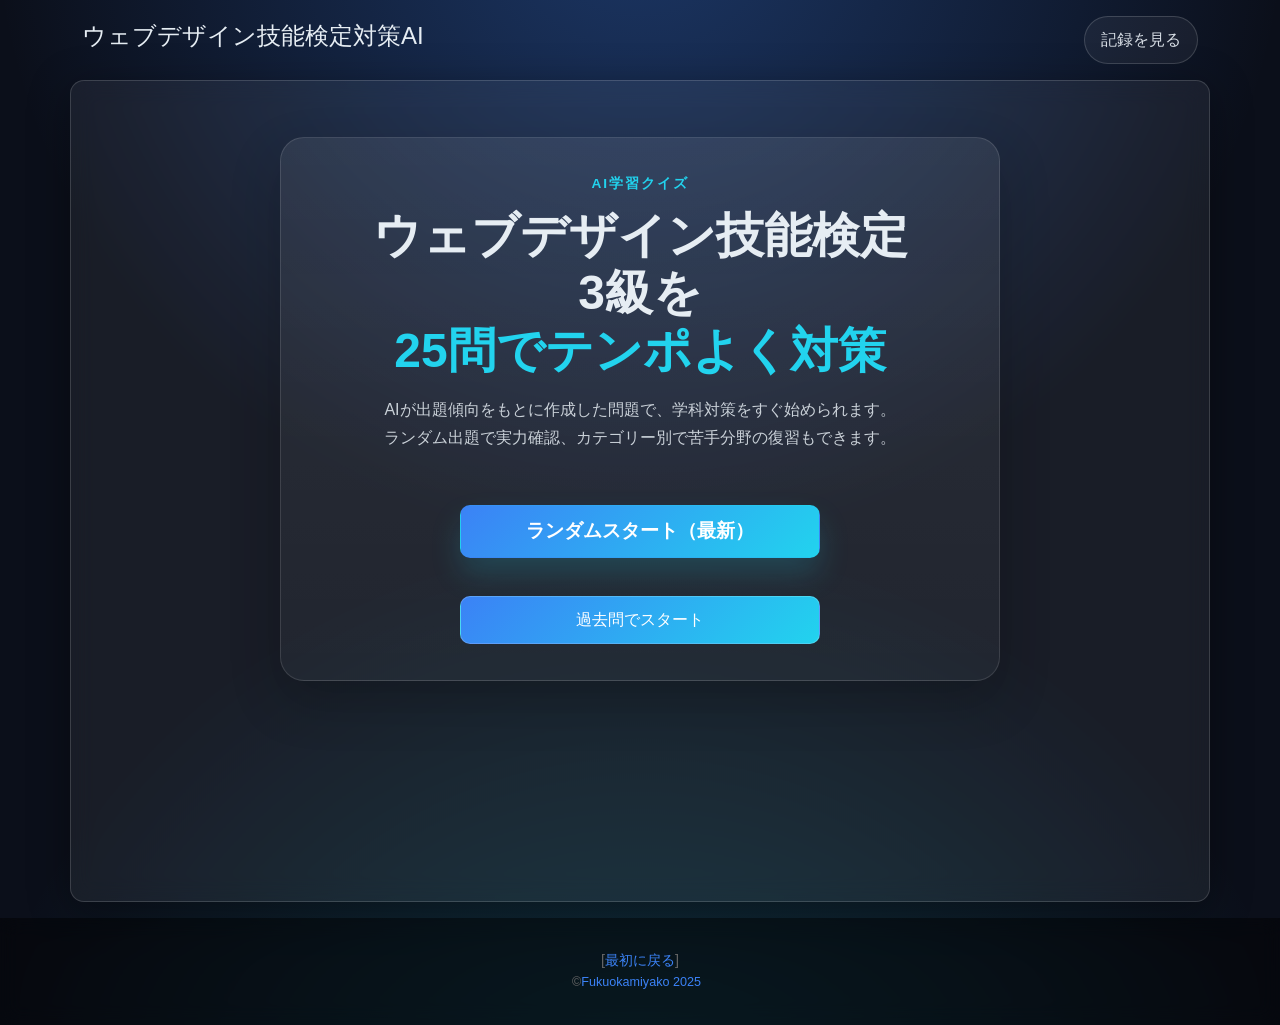
==== commit 769fcc60: "問題JSONを年度別に分割＆URL切替対応" ====
--- a/index.html
+++ b/index.html
@@ -150,51 +150,17 @@
               </p>
 
               <div class="start-buttons">
-                <a id="start-button" class="btn start-main-button">
-                  ランダムスタート
+                <a href="?set=07" id="start-button" class="btn start-main-button">
+                  ランダムスタート（最新）
                 </a>
 
-                <!-- 変更: スタートエリア内の記録リンクは残して配置 -->
-                <a href="record.html" class="btn start-sub-button">
-                  記録を見る
+                <a href="?set=0506" class="btn start-sub-button">
+                  過去問でスタート
                 </a>
               </div>
             </div>
           </section>
 
-          <!-- 変更: カテゴリエリアもmain内に含めて構造を明確化 -->
-          <nav class="category_box" aria-label="出題カテゴリー">
-            <div class="category-header">
-              <p class="category-label">CATEGORY</p>
-              <h2 class="category-title">カテゴリーから学習する</h2>
-              <p class="category-description">
-                気になる分野だけを選んで、集中的にトレーニングできます。
-              </p>
-            </div>
-
-            <ul class="category">
-              <li>
-                <a href="#" class="category-link"
-                  >アクセシビリティ・<br />ユニバーサルデザイン</a
-                >
-              </li>
-              <li><a href="#" class="category-link">インターネット概論</a></li>
-              <li>
-                <a href="#" class="category-link">ウェブサイト運用・管理技術</a>
-              </li>
-              <li>
-                <a href="#" class="category-link">ウェブサイト設計・構築技術</a>
-              </li>
-              <li>
-                <a href="#" class="category-link">ウェブビジュアルデザイン</a>
-              </li>
-              <li><a href="#" class="category-link">ウェブ標準</a></li>
-              <li>
-                <a href="#" class="category-link">ワールドワイドウェブ法務</a>
-              </li>
-              <li><a href="#" class="category-link">その他</a></li>
-            </ul>
-          </nav>
         </div>
       </div>
     </main>
--- a/css/style.css
+++ b/css/style.css
@@ -33,10 +33,10 @@
   font-family: "Hiragino Kaku Gothic ProN", Meiryo, sans-serif;
   color: var(--text-color);
   min-height: 100vh;
-background:
-  radial-gradient(circle at 50% -10%, rgba(59,130,246,0.35), transparent 50%),
-  radial-gradient(circle at 50% 120%, rgba(34,211,238,0.2), transparent 50%),
-  var(--base-color);
+  background:
+    radial-gradient(circle at 50% -10%, rgba(59, 130, 246, 0.35), transparent 50%),
+    radial-gradient(circle at 50% 120%, rgba(34, 211, 238, 0.2), transparent 50%),
+    var(--base-color);
 
   /* background:
     radial-gradient(circle at 10% 20%, #1e3a8a 0%, transparent 40%),
@@ -106,7 +106,8 @@
   color: var(--text-color);
   font-size: 1.5rem;
 }
-.bk_title small{
+
+.bk_title small {
   font-size: 0.95rem;
 }
 
@@ -385,7 +386,7 @@
   grid-template-columns: repeat(auto-fit, minmax(200px, 1fr));
   gap: 12px;
   list-style: none;
-  padding:0 1rem;
+  padding: 0 1rem;
 }
 
 .category_box {
@@ -475,7 +476,7 @@
 @media (max-width:600px) {
 
   .options {
-    min-height: 220px;
+    min-height: 150px;
   }
 
 }
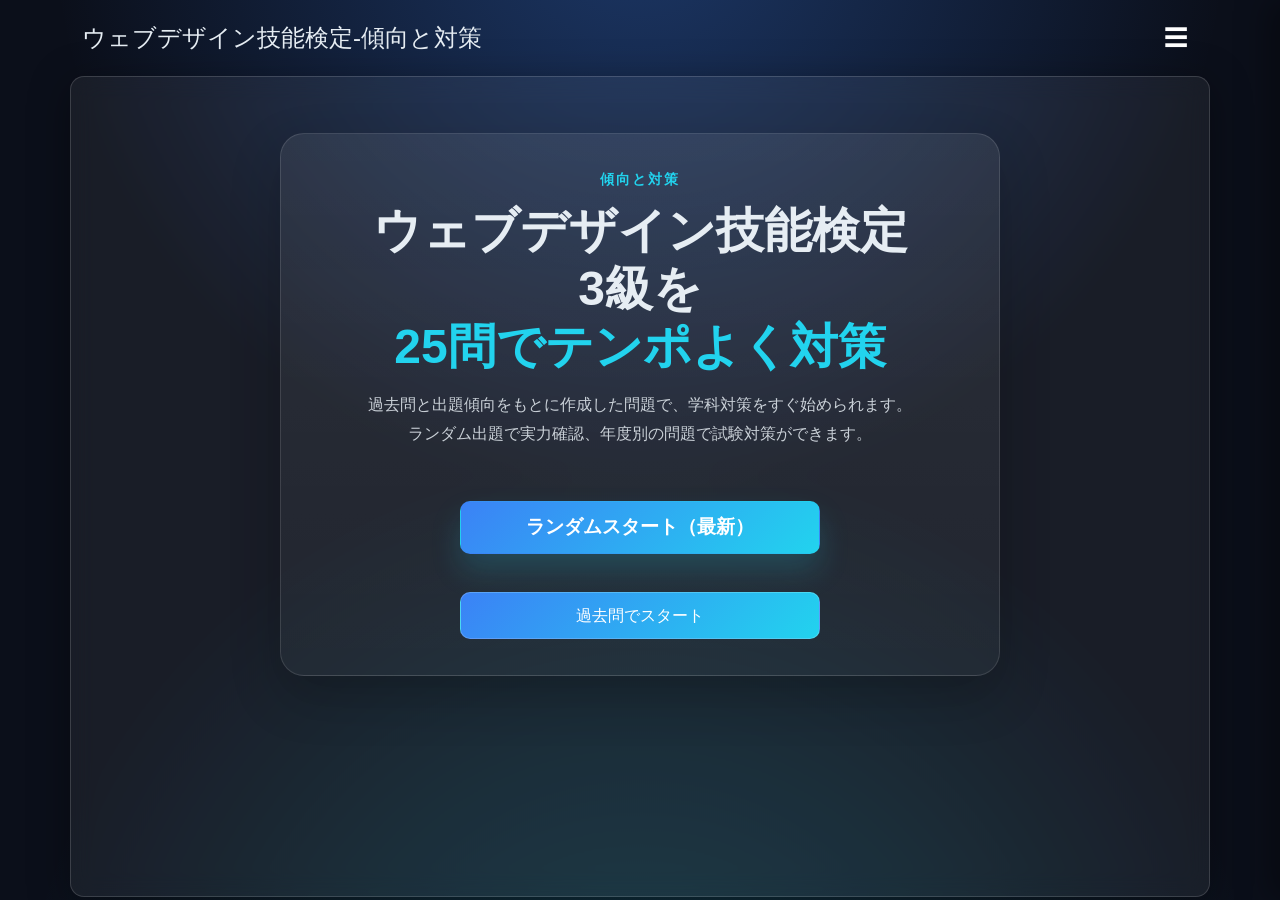
==== commit 870f5c39: "ハンバーガーメニュー追加・UI改善" ====
--- a/index.html
+++ b/index.html
@@ -5,19 +5,12 @@
     <meta name="viewport" content="width=device-width, initial-scale=1.0" />
     <meta
       name="description"
-      content="このクイズは、ウェブデザイン技能検定3級（学科）の出題傾向をAIが分析し、新たに作成した練習問題で実力を確認できる無料ツールです。ランダムに25問が出題され、70%以上の正答で合格レベルを目指せます。カテゴリーごとの出題も可能です。"
-    />
-    <meta
-      name="keywords"
-      content="ウェブデザイン技能検定, 3級, 学科対策, AI問題, クイズ, 過去問, ウェブデザイン, 検定試験, 無料ツール"
-    />
-    <meta
-      property="og:title"
-      content="ウェブデザイン技能検定3級 AI対策クイズ"
-    />
+      content="このクイズは、ウェブデザイン技能検定3級（学科）の過去問と出題傾向をもとに作成した練習問題で実力を確認できる無料ツールです。ランダムに25問が出題され、70%以上の正答で合格レベルを目指せます。"
+    />
+    <meta property="og:title" content="ウェブデザイン技能検定3級 傾向と対策" />
     <meta
       property="og:description"
-      content="AIが分析・作成したオリジナル問題で、過去問対策ができる無料ツール。カテゴリー選択にも対応。"
+      content="過去問と出題傾向をもとに作成した問題で、学科対策ができる無料ツール。"
     />
     <meta property="og:type" content="website" />
     <meta property="og:url" content="https://web.fukuokamiyako.com/" />
@@ -26,13 +19,10 @@
       content="https://web.fukuokamiyako.com/images/ogp.png"
     />
     <meta name="twitter:card" content="summary_large_image" />
-    <meta
-      name="twitter:title"
-      content="ウェブデザイン技能検定3級 AI対策クイズ"
-    />
+    <meta name="twitter:title" content="ウェブデザイン技能検定3級 傾向と対策" />
     <meta
       name="twitter:description"
-      content="AIが分析・作成した問題で学科対策！無料で挑戦できるカテゴリー別クイズ。"
+      content="過去問と出題傾向をもとに作成した問題で学科対策。無料で挑戦できます。"
     />
     <meta
       name="twitter:image"
@@ -42,15 +32,15 @@
       {
         "@context": "https://schema.org",
         "@type": "WebApplication",
-        "name": "ウェブデザイン技能検定3級 AI対策クイズ",
+        "name": "ウェブデザイン技能検定3級 傾向と対策",
         "url": "https://web.fukuokamiyako.com/",
         "applicationCategory": "EducationApplication",
         "operatingSystem": "All",
-        "description": "AIが分析・作成した問題で、ウェブデザイン技能検定3級学科の対策ができる無料クイズツールです。",
+        "description": "過去問と出題傾向をもとに作成した問題で、ウェブデザイン技能検定3級学科の対策ができる無料クイズツールです。",
         "inLanguage": "ja"
       }
     </script>
-    <title>ウェブデザイン技能検定 3級用AI対策問題 fukuokamiyako</title>
+    <title>ウェブデザイン技能検定 3級 傾向と対策問題</title>
     <link rel="canonical" href="https://web.fukuokamiyako.com/" />
     <link
       href="https://cdn.jsdelivr.net/npm/bootstrap@5.3.0/dist/css/bootstrap.min.css"
@@ -58,7 +48,7 @@
       integrity="sha384-9ndCyUaIbzAi2FUVXJi0CjmCapSmO7SnpJef0486qhLnuZ2cdeRhO02iuK6FUUVM"
       crossorigin="anonymous"
     />
-    <link rel="stylesheet" href="css/style.css" />
+    <link rel="stylesheet" href="css/style.css?v=2" />
   </head>
 
   <body>
@@ -67,19 +57,30 @@
       <div class="site-header-inner container">
         <h1 class="bk_title">
           <a href="https://web.fukuokamiyako.com/" id="logo-link">
-            ウェブデザイン技能検定対策AI
+            ウェブデザイン技能検定-傾向と対策
           </a>
         </h1>
-
-        <!-- 変更: ヘッダー右側に補助リンクを配置 -->
-        <nav
-          class="site-header-nav d-none d-md-block"
-          aria-label="補助メニュー"
+        <button
+          id="menu-toggle"
+          class="menu-toggle"
+          aria-label="メニューを開く"
         >
-          <a href="record.html" class="site-header-link">記録を見る</a>
-        </nav>
+          ☰
+        </button>
       </div>
     </header>
+    <nav id="hamburger-menu" class="hamburger-menu" aria-label="サイトメニュー">
+      <ul>
+        <li><a href="index.html">最初に戻る</a></li>
+        <li><a href="record.html">記録を見る</a></li>
+        <li><a href="?set=07">最新問題</a></li>
+        <li><a href="?set=0506">過去問題</a></li>
+        <li><a href="https://fukuokamiyako.com">このサイトについて</a></li>
+      </ul>
+      <div class="menu-footer">
+        <small>© Fukuokamiyako</small>
+      </div>
+    </nav>
 
     <!-- 変更: mainの中に既存コンテンツをまとめる -->
     <main>
@@ -137,7 +138,7 @@
           <!-- 変更: ファーストビューを整理したスタートエリア -->
           <section id="start-container" class="start-hero">
             <div class="start-hero-inner">
-              <p class="start-label">AI学習クイズ</p>
+              <p class="start-label">傾向と対策</p>
 
               <h2 class="start-heading">
                 ウェブデザイン技能検定3級を
@@ -145,12 +146,16 @@
               </h2>
 
               <p class="start-description">
-                AIが出題傾向をもとに作成した問題で、学科対策をすぐ始められます。<br />
-                ランダム出題で実力確認、カテゴリー別で苦手分野の復習もできます。
+                過去問と出題傾向をもとに作成した問題で、学科対策をすぐ始められます。<br />
+                ランダム出題で実力確認、年度別の問題で試験対策ができます。
               </p>
 
               <div class="start-buttons">
-                <a href="?set=07" id="start-button" class="btn start-main-button">
+                <a
+                  href="?set=07"
+                  id="start-button"
+                  class="btn start-main-button"
+                >
                   ランダムスタート（最新）
                 </a>
 
@@ -160,7 +165,6 @@
               </div>
             </div>
           </section>
-
         </div>
       </div>
     </main>
@@ -192,18 +196,9 @@
       </div>
     </div>
 
-    <!-- 変更: footerからロゴを外し、情報を簡潔化 -->
-    <footer>
-      <p>[<a href="index.html">最初に戻る</a>]</p>
-      <small
-        >&copy;<a href="https://fukuokamiyako.com">Fukuokamiyako 2025</a>
-        &nbsp;</small
-      >
-    </footer>
-
     <script src="https://cdn.jsdelivr.net/npm/bootstrap@5.3.0/dist/js/bootstrap.bundle.min.js"></script>
-    <script src="js/quiz.js"></script>
-    <script src="js/ui.js"></script>
-    <script src="js/app.js"></script>
+    <script src="js/quiz.js?v=2"></script>
+    <script src="js/ui.js?v=2"></script>
+    <script src="js/app.js?v=2"></script>
   </body>
 </html>
--- a/css/style.css
+++ b/css/style.css
@@ -32,7 +32,7 @@
 body {
   font-family: "Hiragino Kaku Gothic ProN", Meiryo, sans-serif;
   color: var(--text-color);
-  min-height: 100vh;
+  min-height: 100svh;
   background:
     radial-gradient(circle at 50% -10%, rgba(59, 130, 246, 0.35), transparent 50%),
     radial-gradient(circle at 50% 120%, rgba(34, 211, 238, 0.2), transparent 50%),
@@ -66,7 +66,7 @@
    Layout
 ================================ */
 .wrapper {
-  /* max-width:1200px; */
+  /* max-width:1200pxnext-btn; */
   width: calc(100% - 2rem);
   margin: 1rem auto;
   padding: 1.5rem;
@@ -80,6 +80,13 @@
   box-shadow: 0 8px 40px rgba(0, 0, 0, 0.35);
 
   min-height: 80vh;
+}
+
+@media (max-width:600px) {
+  .wrapper {
+    min-height: auto;
+    padding-bottom: 2rem;
+  }
 }
 
 /* ===============================
@@ -98,8 +105,8 @@
 
 header h1 {
   font-size: 1.5rem;
-  margin-bottom: .5rem;
-  text-align: center;
+  margin-bottom: 0;
+  text-align: left;
 }
 
 .bk_title a {
@@ -131,16 +138,82 @@
   transform: translateY(-2px);
 }
 
+.menu-toggle {
+  display: inline-flex;
+  align-items: center;
+  justify-content: center;
+  width: 44px;
+  height: 44px;
+  padding: 0;
+
+  font-size: 24px;
+  line-height: 1;
+  color: #fff;
+  background: none;
+  border: none;
+  border-radius: 999px;
+
+  transition: background .2s ease;
+}
+
+.menu-toggle:hover,
+.menu-toggle:focus {
+  background: rgba(255, 255, 255, .08);
+}
+
+.hamburger-menu {
+  position: fixed;
+  top: 0;
+  right: -260px;
+  display: flex;
+  flex-direction: column;
+  justify-content: space-between;
+  width: 260px;
+  height: 100%;
+  padding: 20px;
+
+  color: #fff;
+  background: #111;
+  box-shadow: -12px 0 30px rgba(0, 0, 0, .35);
+
+  transition: right .3s ease;
+  z-index: 9999;
+}
+
+.hamburger-menu.active {
+  right: 0;
+}
+
+.hamburger-menu ul {
+  margin: 4rem 0 0;
+  padding: 0;
+  list-style: none;
+}
+
+.hamburger-menu li + li {
+  margin-top: 1rem;
+}
+
+.hamburger-menu a {
+  color: rgba(255, 255, 255, .92);
+  font-size: 1rem;
+}
+
+.hamburger-menu a:hover {
+  color: white;
+}
+
+.menu-footer {
+  padding-top: 1.5rem;
+  font-size: .85rem;
+  color: rgba(255, 255, 255, .65);
+}
+
 h1.title {
   display: none;
 }
 
 @media (max-width:768px) {
-
-  .site-header-inner {
-    flex-direction: column;
-  }
-
   .title {
     display: block;
     margin: 0 auto .5em;
@@ -505,10 +578,6 @@
   box-shadow: 0 10px 20px rgba(0, 0, 0, .35);
 }
 
-.next-btn {
-  position: sticky;
-  bottom: 1rem;
-}
 
 /* ===============================
    Animation
@@ -531,22 +600,6 @@
     transform: scale(1);
   }
 
-}
-
-/* ===============================
-   Footer
-================================ */
-footer {
-  width: 100%;
-  padding: 2rem 0;
-
-  text-align: center;
-
-  font-size: .9rem;
-  color: #666;
-
-  background: rgba(0, 0, 0, .45);
-  backdrop-filter: blur(10px);
 }
 
 /* ===============================
@@ -725,4 +778,4 @@
   margin-top: .5rem;
   font-size: .9rem;
   opacity: .7;
-}+}
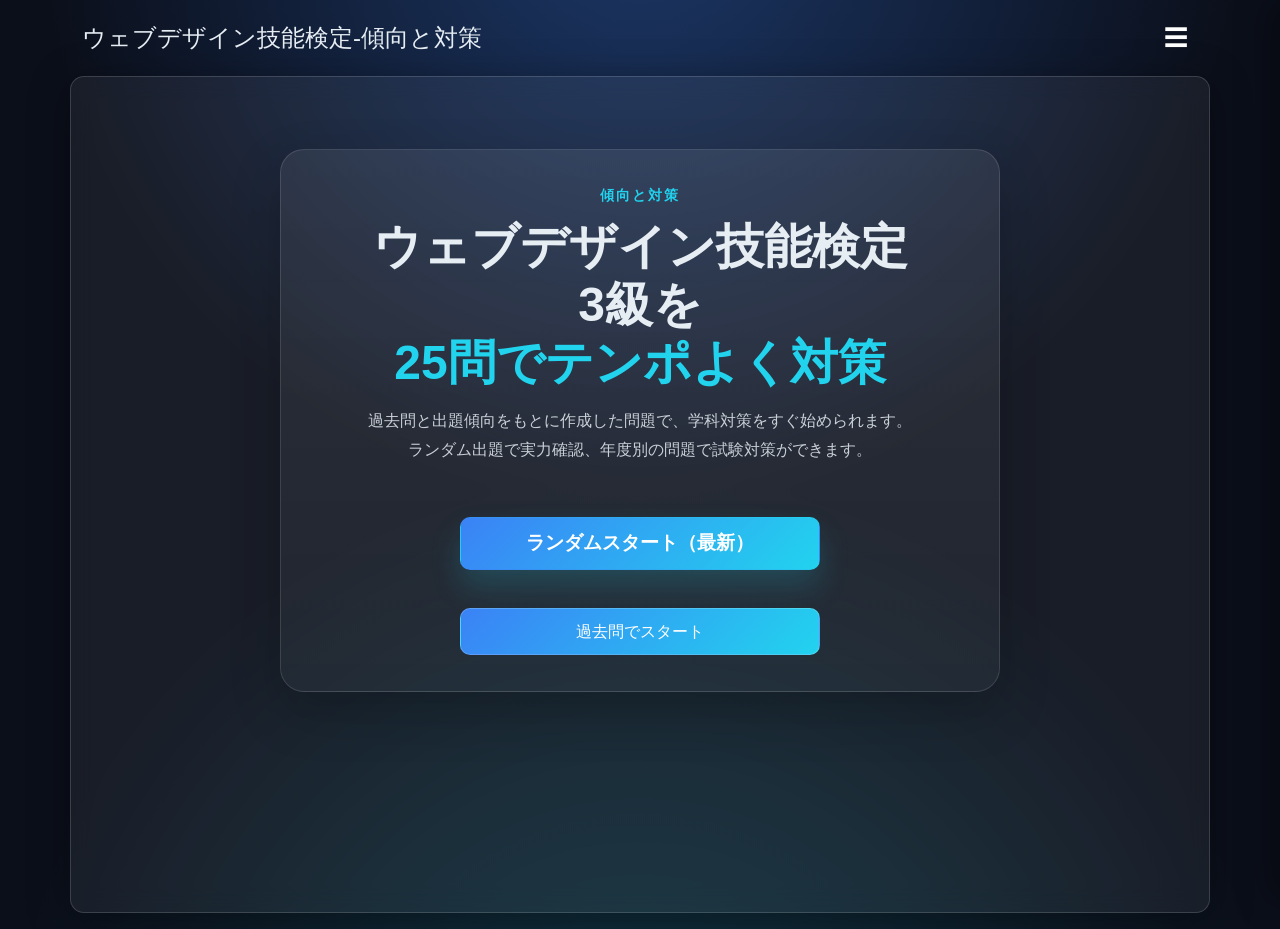
==== commit 4eefcb37: "UI改善：結果画面のカード化・復習モード強化（選択肢表示・色分け）・ハンバーガーメニュー統一" ====
--- a/index.html
+++ b/index.html
@@ -48,7 +48,7 @@
       integrity="sha384-9ndCyUaIbzAi2FUVXJi0CjmCapSmO7SnpJef0486qhLnuZ2cdeRhO02iuK6FUUVM"
       crossorigin="anonymous"
     />
-    <link rel="stylesheet" href="css/style.css?v=2" />
+    <link rel="stylesheet" href="css/style.css?v=5" />
   </head>
 
   <body>
@@ -197,8 +197,8 @@
     </div>
 
     <script src="https://cdn.jsdelivr.net/npm/bootstrap@5.3.0/dist/js/bootstrap.bundle.min.js"></script>
-    <script src="js/quiz.js?v=2"></script>
-    <script src="js/ui.js?v=2"></script>
-    <script src="js/app.js?v=2"></script>
+    <script src="js/quiz.js?v=5"></script>
+    <script src="js/ui.js?v=5"></script>
+    <script src="js/app.js?v=5"></script>
   </body>
 </html>
--- a/css/style.css
+++ b/css/style.css
@@ -69,7 +69,7 @@
   /* max-width:1200pxnext-btn; */
   width: calc(100% - 2rem);
   margin: 1rem auto;
-  padding: 1.5rem;
+  padding: 2.5rem;
   padding-bottom: 7rem;
 
   backdrop-filter: blur(12px);
@@ -190,7 +190,7 @@
   list-style: none;
 }
 
-.hamburger-menu li + li {
+.hamburger-menu li+li {
   margin-top: 1rem;
 }
 
@@ -642,6 +642,10 @@
     text-align: left;
   }
 
+  .result-cards {
+    flex-direction: column;
+  }
+
   .category-title {
     font-size: 1.45rem;
   }
@@ -666,7 +670,7 @@
 ================================ */
 
 .box {
-  max-width: 600px;
+  max-width: 900px;
   margin: 2rem auto;
   padding: 2rem;
 
@@ -699,22 +703,32 @@
 
 /* 結果 */
 
-.result {
-  font-size: 1.6rem;
-  margin-bottom: 1rem;
+.result-cards {
+  display: flex;
+  gap: 20px;
+  margin: 20px 0;
+}
+
+.result-card {
+  flex: 1;
+  padding: 16px;
+
   text-align: center;
-}
-
-#result {
-  color: var(--accent-color);
+
+  background: rgba(255, 255, 255, 0.06);
+  border: 1px solid rgba(255, 255, 255, 0.1);
+  border-radius: 10px;
+}
+
+.result-card .label {
+  font-size: 14px;
+  opacity: 0.7;
+}
+
+.result-card .value {
+  font-size: 24px;
   font-weight: bold;
-}
-
-/* ベスト */
-
-#best {
-  color: #fbbf24;
-  font-weight: bold;
+  color: #22d3ee;
 }
 
 /* 履歴 */
@@ -733,10 +747,96 @@
 }
 
 .history li {
-  padding: .6rem 0;
+  display: flex;
+  justify-content: space-between;
+  padding: 8px 0;
   border-bottom: 1px solid rgba(255, 255, 255, 0.08);
-
-  font-size: .95rem;
+}
+
+.history-date {
+  font-size: 14px;
+  opacity: 0.7;
+}
+
+.history-score {
+  font-weight: bold;
+  color: #22d3ee;
+}
+
+#review-history {
+  margin: 0;
+  padding: 0;
+  list-style: none;
+}
+
+.review-item {
+  padding: 16px 0;
+  border-bottom: 1px solid rgba(255, 255, 255, 0.1);
+}
+
+.review-date {
+  margin-bottom: 6px;
+  font-size: 12px;
+  opacity: 0.6;
+}
+
+.review-question {
+  margin-bottom: 8px;
+  font-size: 16px;
+}
+
+.review-choices {
+  margin: 10px 0;
+  padding-left: 0;
+  list-style: none;
+  display: grid;
+  gap: 0.5rem;
+  grid-template-columns: repeat(auto-fit, minmax(140px, 1fr));
+}
+
+.review-choices li {
+  margin-bottom: 4px;
+  padding: 6px 10px;
+
+  background: rgba(255, 255, 255, 0.03);
+  border-radius: 6px;
+}
+
+.correct-choice {
+  border: 1px solid #22d3ee;
+}
+
+.user-choice {
+  background: rgba(34, 211, 238, 0.1);
+}
+
+.user-choice:not(.correct-choice) {
+  border: 1px solid #f87171;
+}
+
+.review-answer {
+  margin: 4px 0;
+  font-weight: bold;
+}
+
+.review-answer.correct {
+  color: #4ade80;
+}
+
+.review-answer.wrong {
+  color: #f87171;
+}
+
+.review-correct {
+  margin: 4px 0;
+  color: #60a5fa;
+}
+
+.review-explanation {
+  margin-top: 8px;
+  font-size: 14px;
+  line-height: 1.6;
+  opacity: 0.85;
 }
 
 /* ボタン */
@@ -778,4 +878,4 @@
   margin-top: .5rem;
   font-size: .9rem;
   opacity: .7;
-}
+}
